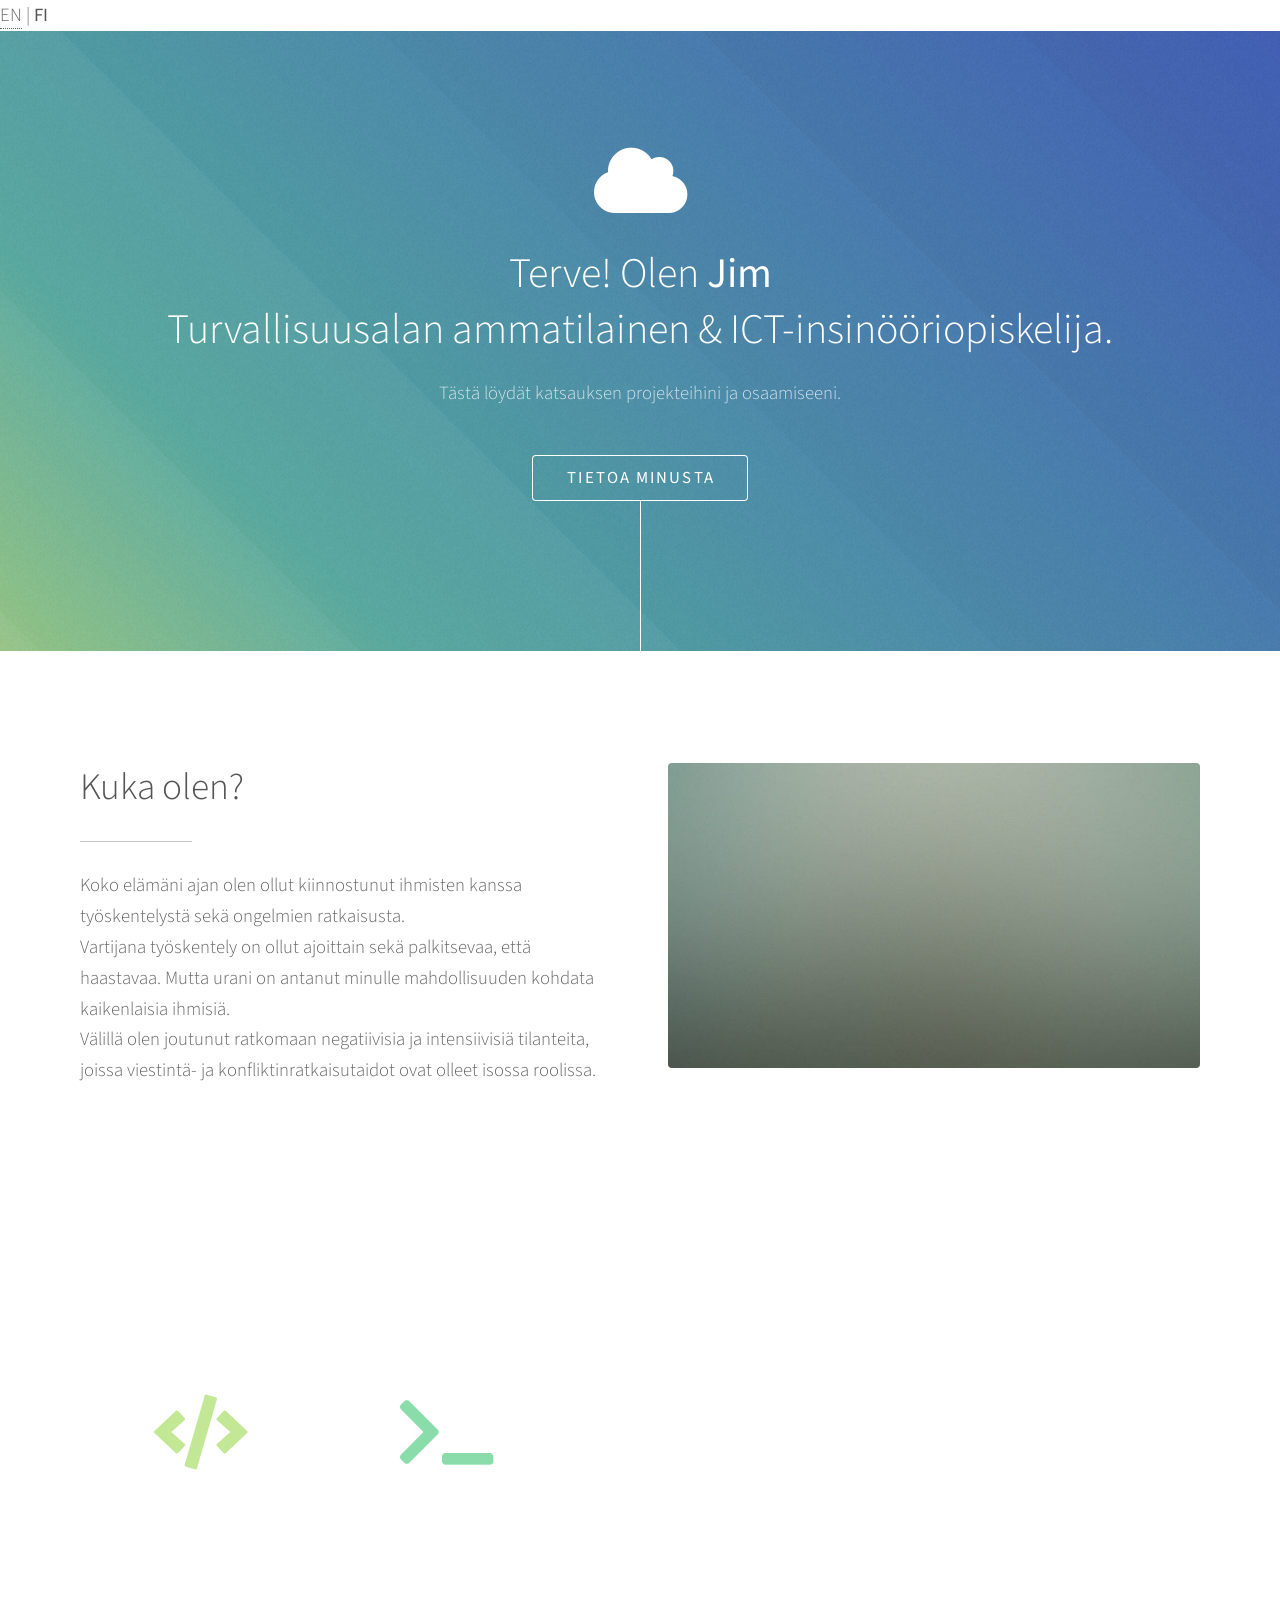
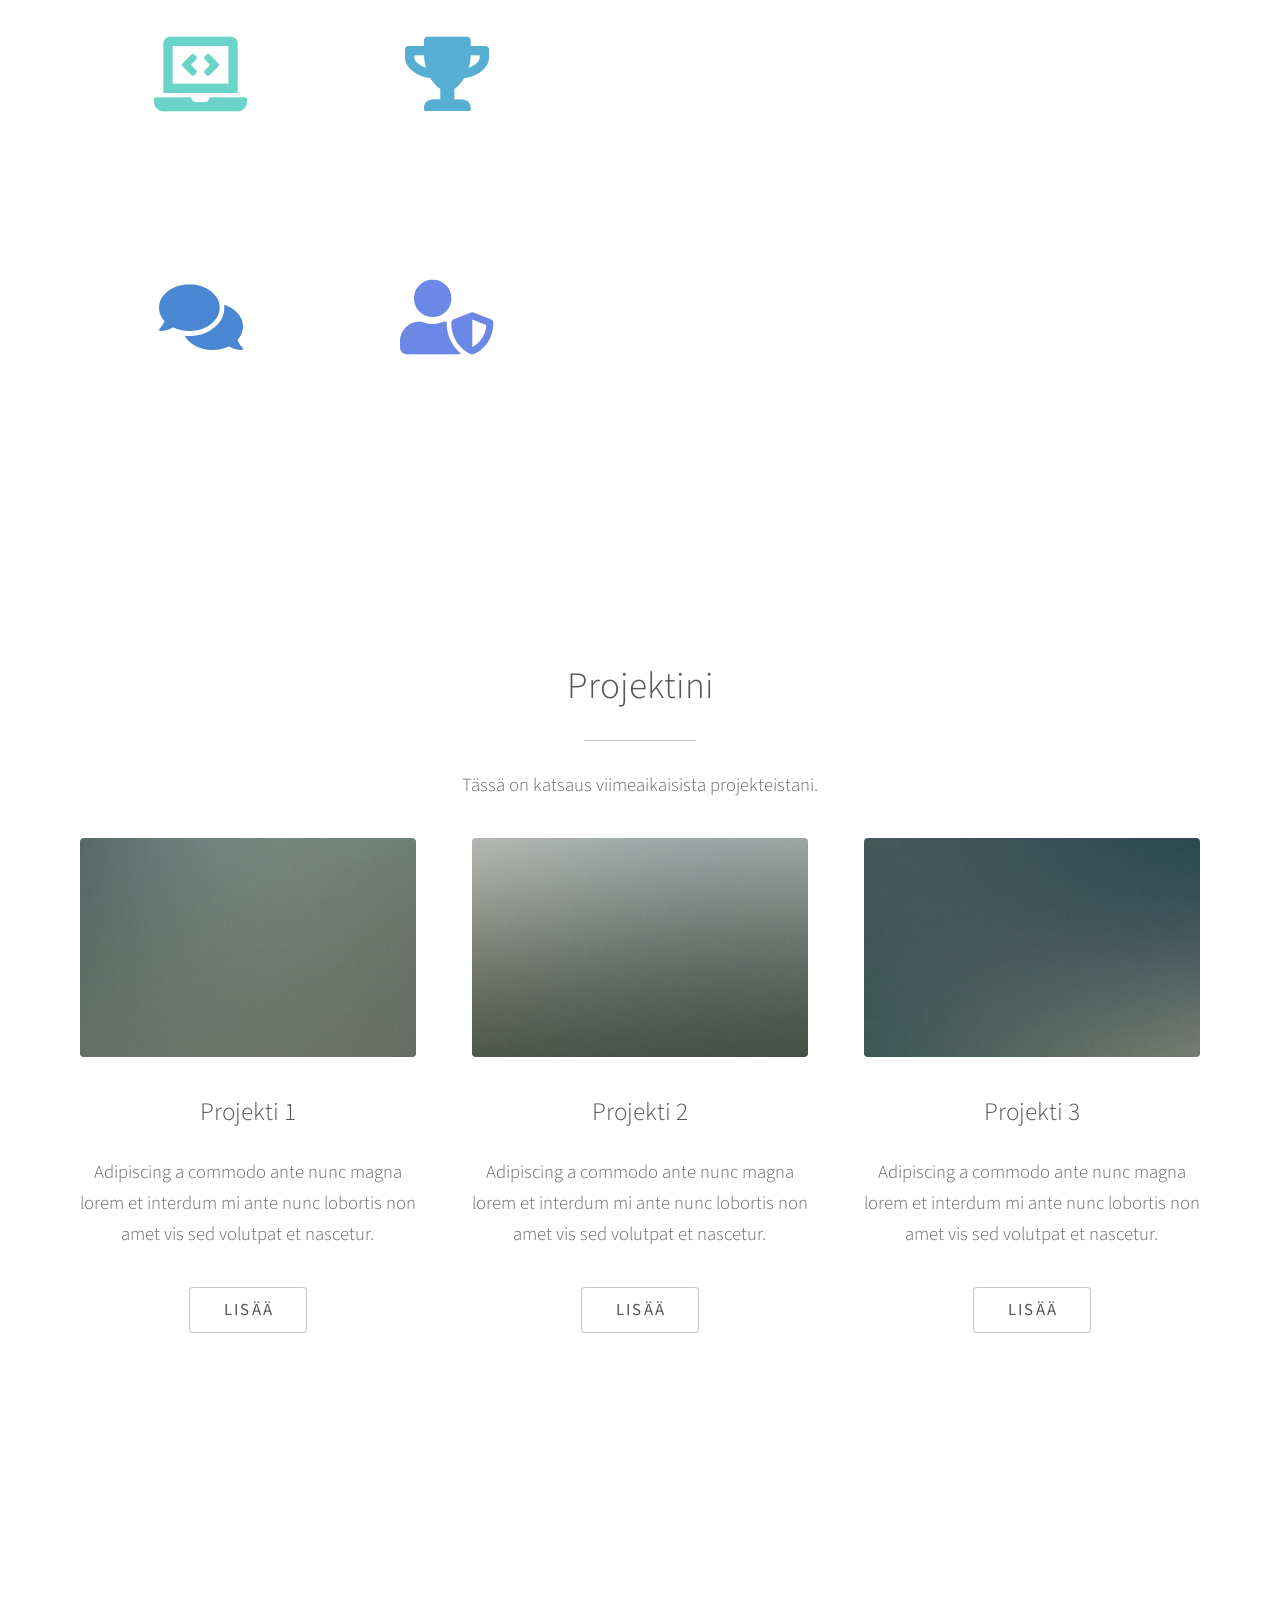
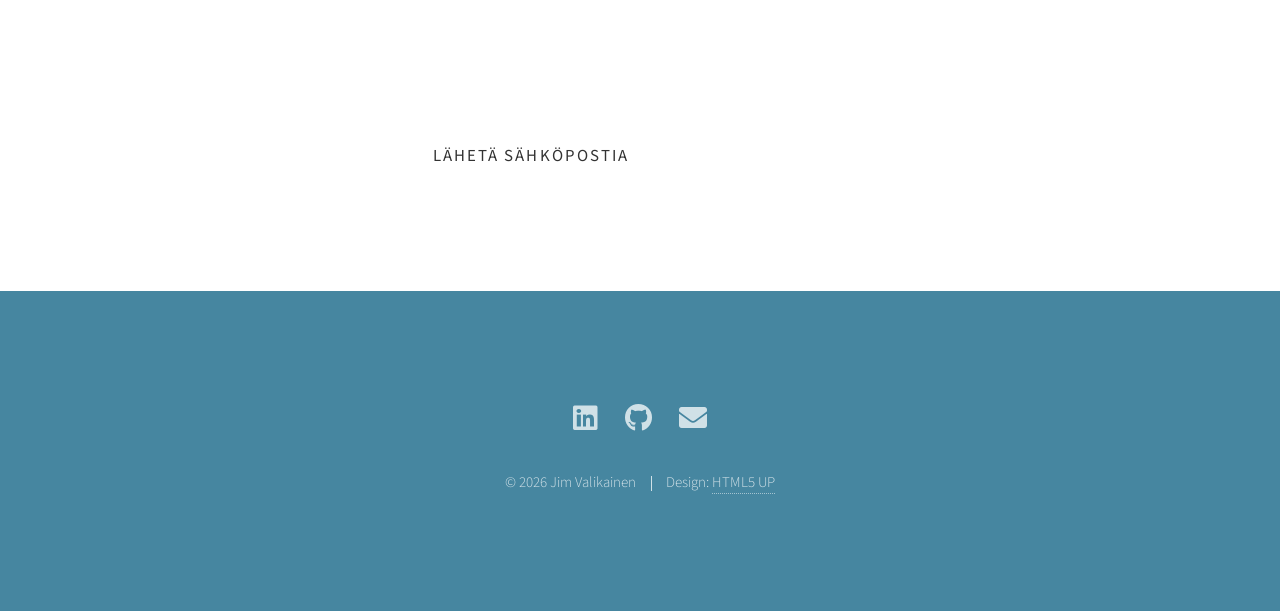
==== index-fi.html @ c7f0c80a "Initial portfolio commit" ====
<!DOCTYPE HTML>
<!--
	Photon by HTML5 UP
	html5up.net | @ajlkn
	Free for personal and commercial use under the CCA 3.0 license (html5up.net/license)
-->
<html lang="fi">
	<head>
		<title>Jim's Portfolio</title>
		<meta charset="utf-8" />
		<meta name="viewport" content="width=device-width, initial-scale=1, user-scalable=no" />
		<link rel="stylesheet" href="assets/css/main.css" />
		<noscript><link rel="stylesheet" href="assets/css/noscript.css" /></noscript>
	</head>
	<body class="is-preload">
		<div class="language-switch">
    		<a href="index.html">EN</a> | <strong>FI</strong>
		</div>
		
		<!-- Header -->
			<section id="header">
				<div class="inner">
					<span class="icon solid major fa-cloud"></span>
					<h1>Terve! Olen <strong>Jim</strong><br />
					Turvallisuusalan ammatilainen & ICT-insinööriopiskelija.</h1>
					<p>Tästä löydät katsauksen projekteihini ja osaamiseeni.</p>
					<ul class="actions special">
						<li><a href="#one" class="button scrolly">Tietoa minusta</a></li>
					</ul>
				</div>
			</section>

		<!-- One -->
			<section id="one" class="main style1">
				<div class="container">
					<div class="row gtr-150">
						<div class="col-6 col-12-medium">
							<header class="major">
								<h2>Kuka olen?</h2>
							</header>
							<p>Koko elämäni ajan olen ollut kiinnostunut ihmisten kanssa työskentelystä sekä ongelmien ratkaisusta.<br />
							Vartijana työskentely on ollut ajoittain sekä palkitsevaa, että haastavaa. Mutta urani on antanut minulle mahdollisuuden kohdata kaikenlaisia ihmisiä.<br />
							Välillä olen joutunut ratkomaan negatiivisia ja intensiivisiä tilanteita, joissa viestintä- ja konfliktinratkaisutaidot ovat olleet isossa roolissa.
						</p>
						</div>
						<div class="col-6 col-12-medium imp-medium">
							<span class="image fit"><img src="images/pic01.jpg" alt="" /></span>
						</div>
					</div>
				</div>
			</section>

		<!-- Two -->
			<section id="two" class="main style2">
				<div class="container">
					<div class="row gtr-150">
						<div class="col-6 col-12-medium">
							<ul class="major-icons">
								<li><span class="icon solid style1 major fa-code"></span></li>
								<li><span class="icon solid style2 major fa-terminal"></span></li>
								<li><span class="icon solid style3 major fa-laptop-code"></span></li>
								<li><span class="icon solid style4 major fa-trophy"></span></li>
								<li><span class="icon solid style5 major fa-comments"></span></li>
								<li><span class="icon solid style6 major fa-user-shield"></span></li>
							</ul>
						</div>
						<div class="col-6 col-12-medium">
							<header class="major">
								<h2>Miten päädyin ICT-alalle?</h2>
							</header>
							<p>Pienestä pitäen olen rakastanut tietokoneita ja teknologiaa. Vietin paljon aikaa pelaten erilaisia videopelejä. Dippasin varpaitani koodaamiseen Minecraft-modien parissa. (Voin rehellisesti sanoa että ne modit eivät toimineet...)</p>
							<p>Myöhemmin löysin painin ja intohimoni siirtyi täysin siihen. En voinut ajatella muutakaan kuin painia. Kun oli aika valita opintopolkuni, päädyin suorittamaan turvallisuusalan perustutkintoa Ammattiopisto Lappiaan.</p>
							<p>Ajan myötä huomasin kuitenkin ajautuvani takaisin tietokoneiden pariin. Tietokoneiden kanssa puuhastelu herätti teknisen kipinäni uudelleen ja sai minut pohtimaan uravalintojani. Lähdin tämän oivalluksen kautta vaihtamaan suuntaa ja aloittamaan ICT-insinööriopinnot Kajaanin ammattikorkeakoulussa.</p>
						</div>
					</div>
				</div>
			</section>

		<!-- Three -->
			<section id="three" class="main style1 special">
				<div class="container">
					<header class="major">
						<h2>Projektini</h2>
					</header>
					<p>Tässä on katsaus viimeaikaisista projekteistani.</p>
					<div class="row gtr-150">
						<div class="col-4 col-12-medium">
							<span class="image fit"><img src="images/pic02.jpg" alt="" /></span>
							<h3>Projekti 1</h3>
							<p>Adipiscing a commodo ante nunc magna lorem et interdum mi ante nunc lobortis non amet vis sed volutpat et nascetur.</p>
							<ul class="actions special">
								<li><a href="#" class="button">Lisää</a></li>
							</ul>
						</div>
						<div class="col-4 col-12-medium">
							<span class="image fit"><img src="images/pic03.jpg" alt="" /></span>
							<h3>Projekti 2</h3>
							<p>Adipiscing a commodo ante nunc magna lorem et interdum mi ante nunc lobortis non amet vis sed volutpat et nascetur.</p>
							<ul class="actions special">
								<li><a href="#" class="button">Lisää</a></li>
							</ul>
						</div>
						<div class="col-4 col-12-medium">
							<span class="image fit"><img src="images/pic04.jpg" alt="" /></span>
							<h3>Projekti 3</h3>
							<p>Adipiscing a commodo ante nunc magna lorem et interdum mi ante nunc lobortis non amet vis sed volutpat et nascetur.</p>
							<ul class="actions special">
								<li><a href="#" class="button">Lisää</a></li>
							</ul>
						</div>
					</div>
				</div>
			</section>

		<!-- Four -->
			<section id="four" class="main style2 special">
				<div class="container">
					<header class="major">
						<h2>Ota yhteyttä!</h2>
					</header>
					<p>Olen aina avoin uusille mahdollisuuksille, keskustelulle ja projekteille.</p>
					<ul class="actions special">
						<li><a href="mailto:valikainen11@gmail.com" class="button wide primary">Lähetä sähköpostia</a></li>
						<li><a href="CV26_English.pdf" class="button wide">CV:ni</a></li>
					</ul>
				</div>
			</section>

		<!-- Five -->
		<!--
			<section id="five" class="main style1">
				<div class="container">
					<header class="major special">
						<h2>Elements</h2>
					</header>

					<section>
						<h4>Text</h4>
						<p>This is <b>bold</b> and this is <strong>strong</strong>. This is <i>italic</i> and this is <em>emphasized</em>.
						This is <sup>superscript</sup> text and this is <sub>subscript</sub> text.
						This is <u>underlined</u> and this is code: <code>for (;;) { ... }</code>. Finally, <a href="#">this is a link</a>.</p>
						<hr />
						<header>
							<h4>Heading with a Subtitle</h4>
							<p>Lorem ipsum dolor sit amet nullam id egestas urna aliquam</p>
						</header>
						<p>Nunc lacinia ante nunc ac lobortis. Interdum adipiscing gravida odio porttitor sem non mi integer non faucibus ornare mi ut ante amet placerat aliquet. Volutpat eu sed ante lacinia sapien lorem accumsan varius montes viverra nibh in adipiscing blandit tempus accumsan.</p>
						<header>
							<h5>Heading with a Subtitle</h5>
							<p>Lorem ipsum dolor sit amet nullam id egestas urna aliquam</p>
						</header>
						<p>Nunc lacinia ante nunc ac lobortis. Interdum adipiscing gravida odio porttitor sem non mi integer non faucibus ornare mi ut ante amet placerat aliquet. Volutpat eu sed ante lacinia sapien lorem accumsan varius montes viverra nibh in adipiscing blandit tempus accumsan.</p>
						<hr />
						<h2>Heading Level 2</h2>
						<h3>Heading Level 3</h3>
						<h4>Heading Level 4</h4>
						<h5>Heading Level 5</h5>
						<h6>Heading Level 6</h6>
						<hr />
						<h5>Blockquote</h5>
						<blockquote>Fringilla nisl. Donec accumsan interdum nisi, quis tincidunt felis sagittis eget tempus euismod. Vestibulum ante ipsum primis in faucibus vestibulum. Blandit adipiscing eu felis iaculis volutpat ac adipiscing accumsan faucibus. Vestibulum ante ipsum primis in faucibus lorem ipsum dolor sit amet nullam adipiscing eu felis.</blockquote>
						<h5>Preformatted</h5>
						<pre><code>i = 0;

while (!deck.isInOrder()) {
print 'Iteration ' + i;
deck.shuffle();
i++;
}

print 'It took ' + i + ' iterations to sort the deck.';</code></pre>
					</section>

					<section>
						<h4>Lists</h4>
						<div class="row">
							<div class="col-6 col-12-medium">
								<h5>Unordered</h5>
								<ul>
									<li>Dolor pulvinar etiam.</li>
									<li>Sagittis adipiscing.</li>
									<li>Felis enim feugiat.</li>
								</ul>
								<h5>Alternate</h5>
								<ul class="alt">
									<li>Dolor pulvinar etiam.</li>
									<li>Sagittis adipiscing.</li>
									<li>Felis enim feugiat.</li>
								</ul>
							</div>
							<div class="col-6 col-12-medium">
								<h5>Ordered</h5>
								<ol>
									<li>Dolor pulvinar etiam.</li>
									<li>Etiam vel felis viverra.</li>
									<li>Felis enim feugiat.</li>
									<li>Dolor pulvinar etiam.</li>
									<li>Etiam vel felis lorem.</li>
									<li>Felis enim et feugiat.</li>
								</ol>
								<h5>Icons</h5>
								<ul class="icons">
									<li><a href="#" class="icon brands fa-twitter"><span class="label">Twitter</span></a></li>
									<li><a href="#" class="icon brands fa-facebook-f"><span class="label">Facebook</span></a></li>
									<li><a href="#" class="icon brands fa-instagram"><span class="label">Instagram</span></a></li>
									<li><a href="#" class="icon brands fa-github"><span class="label">Github</span></a></li>
								</ul>
							</div>
						</div>
						<h5>Actions</h5>
						<div class="row">
							<div class="col-6 col-12-medium">
								<ul class="actions">
									<li><a href="#" class="button primary">Default</a></li>
									<li><a href="#" class="button">Default</a></li>
								</ul>
								<ul class="actions small">
									<li><a href="#" class="button primary small">Small</a></li>
									<li><a href="#" class="button small">Small</a></li>
								</ul>
								<ul class="actions stacked">
									<li><a href="#" class="button primary">Default</a></li>
									<li><a href="#" class="button">Default</a></li>
								</ul>
								<ul class="actions stacked">
									<li><a href="#" class="button primary small">Small</a></li>
									<li><a href="#" class="button small">Small</a></li>
								</ul>
							</div>
							<div class="col-6 col-12-medium">
								<ul class="actions stacked">
									<li><a href="#" class="button primary fit">Default</a></li>
									<li><a href="#" class="button fit">Default</a></li>
								</ul>
								<ul class="actions stacked">
									<li><a href="#" class="button primary small fit">Small</a></li>
									<li><a href="#" class="button small fit">Small</a></li>
								</ul>
							</div>
						</div>
					</section>

					<section>
						<h4>Table</h4>
						<h5>Default</h5>
						<div class="table-wrapper">
							<table>
								<thead>
									<tr>
										<th>Name</th>
										<th>Description</th>
										<th>Price</th>
									</tr>
								</thead>
								<tbody>
									<tr>
										<td>Item One</td>
										<td>Ante turpis integer aliquet porttitor.</td>
										<td>29.99</td>
									</tr>
									<tr>
										<td>Item Two</td>
										<td>Vis ac commodo adipiscing arcu aliquet.</td>
										<td>19.99</td>
									</tr>
									<tr>
										<td>Item Three</td>
										<td> Morbi faucibus arcu accumsan lorem.</td>
										<td>29.99</td>
									</tr>
									<tr>
										<td>Item Four</td>
										<td>Vitae integer tempus condimentum.</td>
										<td>19.99</td>
									</tr>
									<tr>
										<td>Item Five</td>
										<td>Ante turpis integer aliquet porttitor.</td>
										<td>29.99</td>
									</tr>
								</tbody>
								<tfoot>
									<tr>
										<td colspan="2"></td>
										<td>100.00</td>
									</tr>
								</tfoot>
							</table>
						</div>

						<h5>Alternate</h5>
						<div class="table-wrapper">
							<table class="alt">
								<thead>
									<tr>
										<th>Name</th>
										<th>Description</th>
										<th>Price</th>
									</tr>
								</thead>
								<tbody>
									<tr>
										<td>Item One</td>
										<td>Ante turpis integer aliquet porttitor.</td>
										<td>29.99</td>
									</tr>
									<tr>
										<td>Item Two</td>
										<td>Vis ac commodo adipiscing arcu aliquet.</td>
										<td>19.99</td>
									</tr>
									<tr>
										<td>Item Three</td>
										<td> Morbi faucibus arcu accumsan lorem.</td>
										<td>29.99</td>
									</tr>
									<tr>
										<td>Item Four</td>
										<td>Vitae integer tempus condimentum.</td>
										<td>19.99</td>
									</tr>
									<tr>
										<td>Item Five</td>
										<td>Ante turpis integer aliquet porttitor.</td>
										<td>29.99</td>
									</tr>
								</tbody>
								<tfoot>
									<tr>
										<td colspan="2"></td>
										<td>100.00</td>
									</tr>
								</tfoot>
							</table>
						</div>
					</section>

					<section>
						<h4>Buttons</h4>
						<ul class="actions">
							<li><a href="#" class="button primary">Primary</a></li>
							<li><a href="#" class="button">Default</a></li>
						</ul>
						<ul class="actions">
							<li><a href="#" class="button large">Large</a></li>
							<li><a href="#" class="button">Default</a></li>
							<li><a href="#" class="button small">Small</a></li>
						</ul>
						<ul class="actions fit">
							<li><a href="#" class="button fit">Fit</a></li>
							<li><a href="#" class="button primary fit">Fit</a></li>
							<li><a href="#" class="button fit">Fit</a></li>
						</ul>
						<ul class="actions fit small">
							<li><a href="#" class="button primary fit small">Fit + Small</a></li>
							<li><a href="#" class="button fit small">Fit + Small</a></li>
							<li><a href="#" class="button primary fit small">Fit + Small</a></li>
						</ul>
						<ul class="actions">
							<li><a href="#" class="button primary icon solid fa-download">Icon</a></li>
							<li><a href="#" class="button icon solid fa-download">Icon</a></li>
						</ul>
						<ul class="actions">
							<li><span class="button primary disabled">Disabled</span></li>
							<li><span class="button disabled">Disabled</span></li>
						</ul>
					</section>

					<section>
						<h4>Form</h4>
						<form method="post" action="#">
							<div class="row gtr-uniform gtr-50">
								<div class="col-6 col-12-xsmall">
									<input type="text" name="demo-name" id="demo-name" value="" placeholder="Name" />
								</div>
								<div class="col-6 col-12-xsmall">
									<input type="email" name="demo-email" id="demo-email" value="" placeholder="Email" />
								</div>
								<div class="col-12">
									<select name="demo-category" id="demo-category">
										<option value="">- Category -</option>
										<option value="1">Manufacturing</option>
										<option value="1">Shipping</option>
										<option value="1">Administration</option>
										<option value="1">Human Resources</option>
									</select>
								</div>
								<div class="col-4 col-12-small">
									<input type="radio" id="demo-priority-low" name="demo-priority" checked>
									<label for="demo-priority-low">Low</label>
								</div>
								<div class="col-4 col-12-small">
									<input type="radio" id="demo-priority-normal" name="demo-priority">
									<label for="demo-priority-normal">Normal</label>
								</div>
								<div class="col-4 col-12-small">
									<input type="radio" id="demo-priority-high" name="demo-priority">
									<label for="demo-priority-high">High</label>
								</div>
								<div class="col-6 col-12-small">
									<input type="checkbox" id="demo-copy" name="demo-copy">
									<label for="demo-copy">Email me a copy</label>
								</div>
								<div class="col-6 col-12-small">
									<input type="checkbox" id="demo-human" name="demo-human" checked>
									<label for="demo-human">Not a robot</label>
								</div>
								<div class="col-12">
									<textarea name="demo-message" id="demo-message" placeholder="Enter your message" rows="6"></textarea>
								</div>
								<div class="col-12">
									<ul class="actions">
										<li><input type="submit" value="Send Message" class="primary" /></li>
										<li><input type="reset" value="Reset" /></li>
									</ul>
								</div>
							</div>
						</form>
					</section>

					<section>
						<h4>Image</h4>
						<h5>Fit</h5>
						<div class="box alt">
							<div class="row gtr-uniform gtr-50">
								<div class="col-12"><span class="image fit"><img src="images/pic06.jpg" alt="" /></span></div>
								<div class="col-4"><span class="image fit"><img src="images/pic02.jpg" alt="" /></span></div>
								<div class="col-4"><span class="image fit"><img src="images/pic03.jpg" alt="" /></span></div>
								<div class="col-4"><span class="image fit"><img src="images/pic04.jpg" alt="" /></span></div>
								<div class="col-4"><span class="image fit"><img src="images/pic03.jpg" alt="" /></span></div>
								<div class="col-4"><span class="image fit"><img src="images/pic04.jpg" alt="" /></span></div>
								<div class="col-4"><span class="image fit"><img src="images/pic02.jpg" alt="" /></span></div>
								<div class="col-4"><span class="image fit"><img src="images/pic04.jpg" alt="" /></span></div>
								<div class="col-4"><span class="image fit"><img src="images/pic02.jpg" alt="" /></span></div>
								<div class="col-4"><span class="image fit"><img src="images/pic03.jpg" alt="" /></span></div>
							</div>
						</div>
						<h5>Left &amp; Right</h5>
						<p><span class="image left"><img src="images/pic05.jpg" alt="" /></span>Fringilla nisl. Donec accumsan interdum nisi, quis tincidunt felis sagittis eget. tempus euismod. Vestibulum ante ipsum primis in faucibus vestibulum. Blandit adipiscing eu felis iaculis volutpat ac adipiscing accumsan eu faucibus. Integer ac pellentesque praesent tincidunt felis sagittis eget. tempus euismod. Vestibulum ante ipsum primis in faucibus vestibulum. Blandit adipiscing eu felis iaculis volutpat ac adipiscing accumsan eu faucibus. Integer ac pellentesque praesent. Donec accumsan interdum nisi, quis tincidunt felis sagittis eget. tempus euismod. Vestibulum ante ipsum primis in faucibus vestibulum. Blandit adipiscing eu felis iaculis volutpat ac adipiscing accumsan eu faucibus. Integer ac pellentesque praesent tincidunt felis sagittis eget. tempus euismod. Vestibulum ante ipsum primis in faucibus vestibulum. Blandit adipiscing eu felis iaculis volutpat ac adipiscing accumsan eu faucibus. Integer ac pellentesque praesent. Blandit adipiscing eu felis iaculis volutpat ac adipiscing accumsan eu faucibus. Integer ac pellentesque praesent tincidunt felis sagittis eget. tempus euismod. Vestibulum ante ipsum primis in faucibus vestibulum. Blandit adipiscing eu felis iaculis volutpat ac adipiscing accumsan eu faucibus. Integer ac pellentesque praesent.</p>
						<p><span class="image right"><img src="images/pic05.jpg" alt="" /></span>Fringilla nisl. Donec accumsan interdum nisi, quis tincidunt felis sagittis eget. tempus euismod. Vestibulum ante ipsum primis in faucibus vestibulum. Blandit adipiscing eu felis iaculis volutpat ac adipiscing accumsan eu faucibus. Integer ac pellentesque praesent tincidunt felis sagittis eget. tempus euismod. Vestibulum ante ipsum primis in faucibus vestibulum. Blandit adipiscing eu felis iaculis volutpat ac adipiscing accumsan eu faucibus. Integer ac pellentesque praesent. Donec accumsan interdum nisi, quis tincidunt felis sagittis eget. tempus euismod. Vestibulum ante ipsum primis in faucibus vestibulum. Blandit adipiscing eu felis iaculis volutpat ac adipiscing accumsan eu faucibus. Integer ac pellentesque praesent tincidunt felis sagittis eget. tempus euismod. Vestibulum ante ipsum primis in faucibus vestibulum. Blandit adipiscing eu felis iaculis volutpat ac adipiscing accumsan eu faucibus. Integer ac pellentesque praesent. Blandit adipiscing eu felis iaculis volutpat ac adipiscing accumsan eu faucibus. Integer ac pellentesque praesent tincidunt felis sagittis eget. tempus euismod. Vestibulum ante ipsum primis in faucibus vestibulum. Blandit adipiscing eu felis iaculis volutpat ac adipiscing accumsan eu faucibus. Integer ac pellentesque praesent.</p>
					</section>

				</div>
			</section>
		-->

		<!-- Footer -->
			<section id="footer">
				<ul class="icons">
					<li><a href="https://www.linkedin.com/in/jim-valikainen-5189782b3/" class="icon brands alt fa-linkedin"><span class="label">LinkedIn</span></a></li>
					<li><a href="https://github.com/Jimppa26" class="icon brands alt fa-github"><span class="label">GitHub</span></a></li>
					<li><a href="mailto:valikainen11@gmail.com" class="icon solid alt fa-envelope"><span class="label">Email</span></a></li>
				</ul>
				<ul class="copyright">
					<li>&copy; 2026 Jim Valikainen</li><li>Design: <a href="http://html5up.net">HTML5 UP</a></li>
				</ul>
			</section>

		<!-- Scripts -->
			<script src="assets/js/jquery.min.js"></script>
			<script src="assets/js/jquery.scrolly.min.js"></script>
			<script src="assets/js/browser.min.js"></script>
			<script src="assets/js/breakpoints.min.js"></script>
			<script src="assets/js/util.js"></script>
			<script src="assets/js/main.js"></script>

	</body>
</html>
---- assets/css/main.css ----
@import url("fontawesome-all.min.css");
@import url("https://fonts.googleapis.com/css?family=Source+Sans+Pro:300,300italic,400,400italic");

/*
	Photon by HTML5 UP
	html5up.net | @ajlkn
	Free for personal and commercial use under the CCA 3.0 license (html5up.net/license)
*/

html, body, div, span, applet, object,
iframe, h1, h2, h3, h4, h5, h6, p, blockquote,
pre, a, abbr, acronym, address, big, cite,
code, del, dfn, em, img, ins, kbd, q, s, samp,
small, strike, strong, sub, sup, tt, var, b,
u, i, center, dl, dt, dd, ol, ul, li, fieldset,
form, label, legend, table, caption, tbody,
tfoot, thead, tr, th, td, article, aside,
canvas, details, embed, figure, figcaption,
footer, header, hgroup, menu, nav, output, ruby,
section, summary, time, mark, audio, video {
	margin: 0;
	padding: 0;
	border: 0;
	font-size: 100%;
	font: inherit;
	vertical-align: baseline;}

article, aside, details, figcaption, figure,
footer, header, hgroup, menu, nav, section {
	display: block;}

body {
	line-height: 1;
}

ol, ul {
	list-style: none;
}

blockquote, q {
	quotes: none;
}

	blockquote:before, blockquote:after, q:before, q:after {
		content: '';
		content: none;
	}

table {
	border-collapse: collapse;
	border-spacing: 0;
}

body {
	-webkit-text-size-adjust: none;
}

mark {
	background-color: transparent;
	color: inherit;
}

input::-moz-focus-inner {
	border: 0;
	padding: 0;
}

input, select, textarea {
	-moz-appearance: none;
	-webkit-appearance: none;
	-ms-appearance: none;
	appearance: none;
}

/* Basic */

	html {
		box-sizing: border-box;
	}

	*, *:before, *:after {
		box-sizing: inherit;
	}

	body {
		background: #fff;
	}

		body.is-preload *, body.is-preload *:before, body.is-preload *:after {
			-moz-animation: none !important;
			-webkit-animation: none !important;
			-ms-animation: none !important;
			animation: none !important;
			-moz-transition: none !important;
			-webkit-transition: none !important;
			-ms-transition: none !important;
			transition: none !important;
		}

	body, input, select, textarea {
		color: #666;
		font-family: "Source Sans Pro", Helvetica, sans-serif;
		font-size: 16pt;
		font-weight: 300;
		line-height: 1.65em;
	}

	a {
		-moz-transition: color 0.2s ease-in-out, border-color 0.2s ease-in-out;
		-webkit-transition: color 0.2s ease-in-out, border-color 0.2s ease-in-out;
		-ms-transition: color 0.2s ease-in-out, border-color 0.2s ease-in-out;
		transition: color 0.2s ease-in-out, border-color 0.2s ease-in-out;
		border-bottom: dotted 1px #666;
		color: inherit;
		text-decoration: none;
	}

		a:hover {
			border-bottom-color: transparent !important;
			color: #6bd4c8;
		}

	strong, b {
		color: #555;
		font-weight: 400;
	}

	em, i {
		font-style: italic;
	}

	p {
		margin: 0 0 2em 0;
	}

	h1, h2, h3, h4, h5, h6 {
		color: #555;
		line-height: 1em;
		margin: 0 0 1em 0;
	}

		h1 a, h2 a, h3 a, h4 a, h5 a, h6 a {
			color: inherit;
			text-decoration: none;
		}

	h1 {
		font-size: 2.25em;
		line-height: 1.35em;
	}

	h2 {
		font-size: 2em;
		line-height: 1.35em;
	}

	h3 {
		font-size: 1.35em;
		line-height: 1.5em;
	}

	h4 {
		font-size: 1.25em;
		line-height: 1.5em;
	}

	h5 {
		font-size: 0.9em;
		line-height: 1.5em;
	}

	h6 {
		font-size: 0.7em;
		line-height: 1.5em;
	}

	sub {
		font-size: 0.8em;
		position: relative;
		top: 0.5em;
	}

	sup {
		font-size: 0.8em;
		position: relative;
		top: -0.5em;
	}

	hr {
		border: 0;
		border-bottom: solid 1px rgba(144, 144, 144, 0.5);
		margin: 2em 0;
	}

		hr.major {
			margin: 3em 0;
		}

	blockquote {
		border-left: solid 4px rgba(144, 144, 144, 0.5);
		font-style: italic;
		margin: 0 0 2em 0;
		padding: 0.5em 0 0.5em 2em;
	}

	code {
		background: rgba(144, 144, 144, 0.075);
		border-radius: 4px;
		border: solid 1px rgba(144, 144, 144, 0.5);
		font-family: "Courier New", monospace;
		font-size: 0.9em;
		margin: 0 0.25em;
		padding: 0.25em 0.65em;
	}

	pre {
		-webkit-overflow-scrolling: touch;
		font-family: "Courier New", monospace;
		font-size: 0.9em;
		margin: 0 0 2em 0;
	}

		pre code {
			display: block;
			line-height: 1.75em;
			padding: 1em 1.5em;
			overflow-x: auto;
		}

	.align-left {
		text-align: left;
	}

	.align-center {
		text-align: center;
	}

	.align-right {
		text-align: right;
	}

/* Container */

	.container {
		margin: 0 auto;
		max-width: calc(100% - 4em);
		width: 60em;
	}

		.container.xsmall {
			width: 15em;
		}

		.container.small {
			width: 30em;
		}

		.container.medium {
			width: 45em;
		}

		.container.large {
			width: 75em;
		}

		.container.xlarge {
			width: 90em;
		}

		.container.max {
			width: 100%;
		}

		@media screen and (max-width: 980px) {

			.container {
				max-width: 100% !important;
				width: 100% !important;
			}

		}

		@media screen and (max-width: 480px) {

			.container {
				max-width: calc(100% - 3em);
			}

		}

/* Row */

	.row {
		display: flex;
		flex-wrap: wrap;
		box-sizing: border-box;
		align-items: stretch;
	}

		.row > * {
			box-sizing: border-box;
		}

		.row.gtr-uniform > * > :last-child {
			margin-bottom: 0;
		}

		.row.aln-left {
			justify-content: flex-start;
		}

		.row.aln-center {
			justify-content: center;
		}

		.row.aln-right {
			justify-content: flex-end;
		}

		.row.aln-top {
			align-items: flex-start;
		}

		.row.aln-middle {
			align-items: center;
		}

		.row.aln-bottom {
			align-items: flex-end;
		}

		.row > .imp {
			order: -1;
		}

		.row > .col-1 {
			width: 8.33333%;
		}

		.row > .off-1 {
			margin-left: 8.33333%;
		}

		.row > .col-2 {
			width: 16.66667%;
		}

		.row > .off-2 {
			margin-left: 16.66667%;
		}

		.row > .col-3 {
			width: 25%;
		}

		.row > .off-3 {
			margin-left: 25%;
		}

		.row > .col-4 {
			width: 33.33333%;
		}

		.row > .off-4 {
			margin-left: 33.33333%;
		}

		.row > .col-5 {
			width: 41.66667%;
		}

		.row > .off-5 {
			margin-left: 41.66667%;
		}

		.row > .col-6 {
			width: 50%;
		}

		.row > .off-6 {
			margin-left: 50%;
		}

		.row > .col-7 {
			width: 58.33333%;
		}

		.row > .off-7 {
			margin-left: 58.33333%;
		}

		.row > .col-8 {
			width: 66.66667%;
		}

		.row > .off-8 {
			margin-left: 66.66667%;
		}

		.row > .col-9 {
			width: 75%;
		}

		.row > .off-9 {
			margin-left: 75%;
		}

		.row > .col-10 {
			width: 83.33333%;
		}

		.row > .off-10 {
			margin-left: 83.33333%;
		}

		.row > .col-11 {
			width: 91.66667%;
		}

		.row > .off-11 {
			margin-left: 91.66667%;
		}

		.row > .col-12 {
			width: 100%;
		}

		.row > .off-12 {
			margin-left: 100%;
		}

		.row.gtr-0 {
			margin-top: 0;
			margin-left: 0em;
		}

			.row.gtr-0 > * {
				padding: 0 0 0 0em;
			}

			.row.gtr-0.gtr-uniform {
				margin-top: 0em;
			}

				.row.gtr-0.gtr-uniform > * {
					padding-top: 0em;
				}

		.row.gtr-25 {
			margin-top: 0;
			margin-left: -0.5em;
		}

			.row.gtr-25 > * {
				padding: 0 0 0 0.5em;
			}

			.row.gtr-25.gtr-uniform {
				margin-top: -0.5em;
			}

				.row.gtr-25.gtr-uniform > * {
					padding-top: 0.5em;
				}

		.row.gtr-50 {
			margin-top: 0;
			margin-left: -1em;
		}

			.row.gtr-50 > * {
				padding: 0 0 0 1em;
			}

			.row.gtr-50.gtr-uniform {
				margin-top: -1em;
			}

				.row.gtr-50.gtr-uniform > * {
					padding-top: 1em;
				}

		.row {
			margin-top: 0;
			margin-left: -2em;
		}

			.row > * {
				padding: 0 0 0 2em;
			}

			.row.gtr-uniform {
				margin-top: -2em;
			}

				.row.gtr-uniform > * {
					padding-top: 2em;
				}

		.row.gtr-150 {
			margin-top: 0;
			margin-left: -3em;
		}

			.row.gtr-150 > * {
				padding: 0 0 0 3em;
			}

			.row.gtr-150.gtr-uniform {
				margin-top: -3em;
			}

				.row.gtr-150.gtr-uniform > * {
					padding-top: 3em;
				}

		.row.gtr-200 {
			margin-top: 0;
			margin-left: -4em;
		}

			.row.gtr-200 > * {
				padding: 0 0 0 4em;
			}

			.row.gtr-200.gtr-uniform {
				margin-top: -4em;
			}

				.row.gtr-200.gtr-uniform > * {
					padding-top: 4em;
				}

		@media screen and (max-width: 1680px) {

			.row {
				display: flex;
				flex-wrap: wrap;
				box-sizing: border-box;
				align-items: stretch;
			}

				.row > * {
					box-sizing: border-box;
				}

				.row.gtr-uniform > * > :last-child {
					margin-bottom: 0;
				}

				.row.aln-left {
					justify-content: flex-start;
				}

				.row.aln-center {
					justify-content: center;
				}

				.row.aln-right {
					justify-content: flex-end;
				}

				.row.aln-top {
					align-items: flex-start;
				}

				.row.aln-middle {
					align-items: center;
				}

				.row.aln-bottom {
					align-items: flex-end;
				}

				.row > .imp-xlarge {
					order: -1;
				}

				.row > .col-1-xlarge {
					width: 8.33333%;
				}

				.row > .off-1-xlarge {
					margin-left: 8.33333%;
				}

				.row > .col-2-xlarge {
					width: 16.66667%;
				}

				.row > .off-2-xlarge {
					margin-left: 16.66667%;
				}

				.row > .col-3-xlarge {
					width: 25%;
				}

				.row > .off-3-xlarge {
					margin-left: 25%;
				}

				.row > .col-4-xlarge {
					width: 33.33333%;
				}

				.row > .off-4-xlarge {
					margin-left: 33.33333%;
				}

				.row > .col-5-xlarge {
					width: 41.66667%;
				}

				.row > .off-5-xlarge {
					margin-left: 41.66667%;
				}

				.row > .col-6-xlarge {
					width: 50%;
				}

				.row > .off-6-xlarge {
					margin-left: 50%;
				}

				.row > .col-7-xlarge {
					width: 58.33333%;
				}

				.row > .off-7-xlarge {
					margin-left: 58.33333%;
				}

				.row > .col-8-xlarge {
					width: 66.66667%;
				}

				.row > .off-8-xlarge {
					margin-left: 66.66667%;
				}

				.row > .col-9-xlarge {
					width: 75%;
				}

				.row > .off-9-xlarge {
					margin-left: 75%;
				}

				.row > .col-10-xlarge {
					width: 83.33333%;
				}

				.row > .off-10-xlarge {
					margin-left: 83.33333%;
				}

				.row > .col-11-xlarge {
					width: 91.66667%;
				}

				.row > .off-11-xlarge {
					margin-left: 91.66667%;
				}

				.row > .col-12-xlarge {
					width: 100%;
				}

				.row > .off-12-xlarge {
					margin-left: 100%;
				}

				.row.gtr-0 {
					margin-top: 0;
					margin-left: 0em;
				}

					.row.gtr-0 > * {
						padding: 0 0 0 0em;
					}

					.row.gtr-0.gtr-uniform {
						margin-top: 0em;
					}

						.row.gtr-0.gtr-uniform > * {
							padding-top: 0em;
						}

				.row.gtr-25 {
					margin-top: 0;
					margin-left: -0.5em;
				}

					.row.gtr-25 > * {
						padding: 0 0 0 0.5em;
					}

					.row.gtr-25.gtr-uniform {
						margin-top: -0.5em;
					}

						.row.gtr-25.gtr-uniform > * {
							padding-top: 0.5em;
						}

				.row.gtr-50 {
					margin-top: 0;
					margin-left: -1em;
				}

					.row.gtr-50 > * {
						padding: 0 0 0 1em;
					}

					.row.gtr-50.gtr-uniform {
						margin-top: -1em;
					}

						.row.gtr-50.gtr-uniform > * {
							padding-top: 1em;
						}

				.row {
					margin-top: 0;
					margin-left: -2em;
				}

					.row > * {
						padding: 0 0 0 2em;
					}

					.row.gtr-uniform {
						margin-top: -2em;
					}

						.row.gtr-uniform > * {
							padding-top: 2em;
						}

				.row.gtr-150 {
					margin-top: 0;
					margin-left: -3em;
				}

					.row.gtr-150 > * {
						padding: 0 0 0 3em;
					}

					.row.gtr-150.gtr-uniform {
						margin-top: -3em;
					}

						.row.gtr-150.gtr-uniform > * {
							padding-top: 3em;
						}

				.row.gtr-200 {
					margin-top: 0;
					margin-left: -4em;
				}

					.row.gtr-200 > * {
						padding: 0 0 0 4em;
					}

					.row.gtr-200.gtr-uniform {
						margin-top: -4em;
					}

						.row.gtr-200.gtr-uniform > * {
							padding-top: 4em;
						}

		}

		@media screen and (max-width: 1140px) {

			.row {
				display: flex;
				flex-wrap: wrap;
				box-sizing: border-box;
				align-items: stretch;
			}

				.row > * {
					box-sizing: border-box;
				}

				.row.gtr-uniform > * > :last-child {
					margin-bottom: 0;
				}

				.row.aln-left {
					justify-content: flex-start;
				}

				.row.aln-center {
					justify-content: center;
				}

				.row.aln-right {
					justify-content: flex-end;
				}

				.row.aln-top {
					align-items: flex-start;
				}

				.row.aln-middle {
					align-items: center;
				}

				.row.aln-bottom {
					align-items: flex-end;
				}

				.row > .imp-large {
					order: -1;
				}

				.row > .col-1-large {
					width: 8.33333%;
				}

				.row > .off-1-large {
					margin-left: 8.33333%;
				}

				.row > .col-2-large {
					width: 16.66667%;
				}

				.row > .off-2-large {
					margin-left: 16.66667%;
				}

				.row > .col-3-large {
					width: 25%;
				}

				.row > .off-3-large {
					margin-left: 25%;
				}

				.row > .col-4-large {
					width: 33.33333%;
				}

				.row > .off-4-large {
					margin-left: 33.33333%;
				}

				.row > .col-5-large {
					width: 41.66667%;
				}

				.row > .off-5-large {
					margin-left: 41.66667%;
				}

				.row > .col-6-large {
					width: 50%;
				}

				.row > .off-6-large {
					margin-left: 50%;
				}

				.row > .col-7-large {
					width: 58.33333%;
				}

				.row > .off-7-large {
					margin-left: 58.33333%;
				}

				.row > .col-8-large {
					width: 66.66667%;
				}

				.row > .off-8-large {
					margin-left: 66.66667%;
				}

				.row > .col-9-large {
					width: 75%;
				}

				.row > .off-9-large {
					margin-left: 75%;
				}

				.row > .col-10-large {
					width: 83.33333%;
				}

				.row > .off-10-large {
					margin-left: 83.33333%;
				}

				.row > .col-11-large {
					width: 91.66667%;
				}

				.row > .off-11-large {
					margin-left: 91.66667%;
				}

				.row > .col-12-large {
					width: 100%;
				}

				.row > .off-12-large {
					margin-left: 100%;
				}

				.row.gtr-0 {
					margin-top: 0;
					margin-left: 0em;
				}

					.row.gtr-0 > * {
						padding: 0 0 0 0em;
					}

					.row.gtr-0.gtr-uniform {
						margin-top: 0em;
					}

						.row.gtr-0.gtr-uniform > * {
							padding-top: 0em;
						}

				.row.gtr-25 {
					margin-top: 0;
					margin-left: -0.5em;
				}

					.row.gtr-25 > * {
						padding: 0 0 0 0.5em;
					}

					.row.gtr-25.gtr-uniform {
						margin-top: -0.5em;
					}

						.row.gtr-25.gtr-uniform > * {
							padding-top: 0.5em;
						}

				.row.gtr-50 {
					margin-top: 0;
					margin-left: -1em;
				}

					.row.gtr-50 > * {
						padding: 0 0 0 1em;
					}

					.row.gtr-50.gtr-uniform {
						margin-top: -1em;
					}

						.row.gtr-50.gtr-uniform > * {
							padding-top: 1em;
						}

				.row {
					margin-top: 0;
					margin-left: -2em;
				}

					.row > * {
						padding: 0 0 0 2em;
					}

					.row.gtr-uniform {
						margin-top: -2em;
					}

						.row.gtr-uniform > * {
							padding-top: 2em;
						}

				.row.gtr-150 {
					margin-top: 0;
					margin-left: -3em;
				}

					.row.gtr-150 > * {
						padding: 0 0 0 3em;
					}

					.row.gtr-150.gtr-uniform {
						margin-top: -3em;
					}

						.row.gtr-150.gtr-uniform > * {
							padding-top: 3em;
						}

				.row.gtr-200 {
					margin-top: 0;
					margin-left: -4em;
				}

					.row.gtr-200 > * {
						padding: 0 0 0 4em;
					}

					.row.gtr-200.gtr-uniform {
						margin-top: -4em;
					}

						.row.gtr-200.gtr-uniform > * {
							padding-top: 4em;
						}

		}

		@media screen and (max-width: 980px) {

			.row {
				display: flex;
				flex-wrap: wrap;
				box-sizing: border-box;
				align-items: stretch;
			}

				.row > * {
					box-sizing: border-box;
				}

				.row.gtr-uniform > * > :last-child {
					margin-bottom: 0;
				}

				.row.aln-left {
					justify-content: flex-start;
				}

				.row.aln-center {
					justify-content: center;
				}

				.row.aln-right {
					justify-content: flex-end;
				}

				.row.aln-top {
					align-items: flex-start;
				}

				.row.aln-middle {
					align-items: center;
				}

				.row.aln-bottom {
					align-items: flex-end;
				}

				.row > .imp-medium {
					order: -1;
				}

				.row > .col-1-medium {
					width: 8.33333%;
				}

				.row > .off-1-medium {
					margin-left: 8.33333%;
				}

				.row > .col-2-medium {
					width: 16.66667%;
				}

				.row > .off-2-medium {
					margin-left: 16.66667%;
				}

				.row > .col-3-medium {
					width: 25%;
				}

				.row > .off-3-medium {
					margin-left: 25%;
				}

				.row > .col-4-medium {
					width: 33.33333%;
				}

				.row > .off-4-medium {
					margin-left: 33.33333%;
				}

				.row > .col-5-medium {
					width: 41.66667%;
				}

				.row > .off-5-medium {
					margin-left: 41.66667%;
				}

				.row > .col-6-medium {
					width: 50%;
				}

				.row > .off-6-medium {
					margin-left: 50%;
				}

				.row > .col-7-medium {
					width: 58.33333%;
				}

				.row > .off-7-medium {
					margin-left: 58.33333%;
				}

				.row > .col-8-medium {
					width: 66.66667%;
				}

				.row > .off-8-medium {
					margin-left: 66.66667%;
				}

				.row > .col-9-medium {
					width: 75%;
				}

				.row > .off-9-medium {
					margin-left: 75%;
				}

				.row > .col-10-medium {
					width: 83.33333%;
				}

				.row > .off-10-medium {
					margin-left: 83.33333%;
				}

				.row > .col-11-medium {
					width: 91.66667%;
				}

				.row > .off-11-medium {
					margin-left: 91.66667%;
				}

				.row > .col-12-medium {
					width: 100%;
				}

				.row > .off-12-medium {
					margin-left: 100%;
				}

				.row.gtr-0 {
					margin-top: 0;
					margin-left: 0em;
				}

					.row.gtr-0 > * {
						padding: 0 0 0 0em;
					}

					.row.gtr-0.gtr-uniform {
						margin-top: 0em;
					}

						.row.gtr-0.gtr-uniform > * {
							padding-top: 0em;
						}

				.row.gtr-25 {
					margin-top: 0;
					margin-left: -0.5em;
				}

					.row.gtr-25 > * {
						padding: 0 0 0 0.5em;
					}

					.row.gtr-25.gtr-uniform {
						margin-top: -0.5em;
					}

						.row.gtr-25.gtr-uniform > * {
							padding-top: 0.5em;
						}

				.row.gtr-50 {
					margin-top: 0;
					margin-left: -1em;
				}

					.row.gtr-50 > * {
						padding: 0 0 0 1em;
					}

					.row.gtr-50.gtr-uniform {
						margin-top: -1em;
					}

						.row.gtr-50.gtr-uniform > * {
							padding-top: 1em;
						}

				.row {
					margin-top: 0;
					margin-left: -2em;
				}

					.row > * {
						padding: 0 0 0 2em;
					}

					.row.gtr-uniform {
						margin-top: -2em;
					}

						.row.gtr-uniform > * {
							padding-top: 2em;
						}

				.row.gtr-150 {
					margin-top: 0;
					margin-left: -3em;
				}

					.row.gtr-150 > * {
						padding: 0 0 0 3em;
					}

					.row.gtr-150.gtr-uniform {
						margin-top: -3em;
					}

						.row.gtr-150.gtr-uniform > * {
							padding-top: 3em;
						}

				.row.gtr-200 {
					margin-top: 0;
					margin-left: -4em;
				}

					.row.gtr-200 > * {
						padding: 0 0 0 4em;
					}

					.row.gtr-200.gtr-uniform {
						margin-top: -4em;
					}

						.row.gtr-200.gtr-uniform > * {
							padding-top: 4em;
						}

		}

		@media screen and (max-width: 736px) {

			.row {
				display: flex;
				flex-wrap: wrap;
				box-sizing: border-box;
				align-items: stretch;
			}

				.row > * {
					box-sizing: border-box;
				}

				.row.gtr-uniform > * > :last-child {
					margin-bottom: 0;
				}

				.row.aln-left {
					justify-content: flex-start;
				}

				.row.aln-center {
					justify-content: center;
				}

				.row.aln-right {
					justify-content: flex-end;
				}

				.row.aln-top {
					align-items: flex-start;
				}

				.row.aln-middle {
					align-items: center;
				}

				.row.aln-bottom {
					align-items: flex-end;
				}

				.row > .imp-small {
					order: -1;
				}

				.row > .col-1-small {
					width: 8.33333%;
				}

				.row > .off-1-small {
					margin-left: 8.33333%;
				}

				.row > .col-2-small {
					width: 16.66667%;
				}

				.row > .off-2-small {
					margin-left: 16.66667%;
				}

				.row > .col-3-small {
					width: 25%;
				}

				.row > .off-3-small {
					margin-left: 25%;
				}

				.row > .col-4-small {
					width: 33.33333%;
				}

				.row > .off-4-small {
					margin-left: 33.33333%;
				}

				.row > .col-5-small {
					width: 41.66667%;
				}

				.row > .off-5-small {
					margin-left: 41.66667%;
				}

				.row > .col-6-small {
					width: 50%;
				}

				.row > .off-6-small {
					margin-left: 50%;
				}

				.row > .col-7-small {
					width: 58.33333%;
				}

				.row > .off-7-small {
					margin-left: 58.33333%;
				}

				.row > .col-8-small {
					width: 66.66667%;
				}

				.row > .off-8-small {
					margin-left: 66.66667%;
				}

				.row > .col-9-small {
					width: 75%;
				}

				.row > .off-9-small {
					margin-left: 75%;
				}

				.row > .col-10-small {
					width: 83.33333%;
				}

				.row > .off-10-small {
					margin-left: 83.33333%;
				}

				.row > .col-11-small {
					width: 91.66667%;
				}

				.row > .off-11-small {
					margin-left: 91.66667%;
				}

				.row > .col-12-small {
					width: 100%;
				}

				.row > .off-12-small {
					margin-left: 100%;
				}

				.row.gtr-0 {
					margin-top: 0;
					margin-left: 0em;
				}

					.row.gtr-0 > * {
						padding: 0 0 0 0em;
					}

					.row.gtr-0.gtr-uniform {
						margin-top: 0em;
					}

						.row.gtr-0.gtr-uniform > * {
							padding-top: 0em;
						}

				.row.gtr-25 {
					margin-top: 0;
					margin-left: -0.5em;
				}

					.row.gtr-25 > * {
						padding: 0 0 0 0.5em;
					}

					.row.gtr-25.gtr-uniform {
						margin-top: -0.5em;
					}

						.row.gtr-25.gtr-uniform > * {
							padding-top: 0.5em;
						}

				.row.gtr-50 {
					margin-top: 0;
					margin-left: -1em;
				}

					.row.gtr-50 > * {
						padding: 0 0 0 1em;
					}

					.row.gtr-50.gtr-uniform {
						margin-top: -1em;
					}

						.row.gtr-50.gtr-uniform > * {
							padding-top: 1em;
						}

				.row {
					margin-top: 0;
					margin-left: -2em;
				}

					.row > * {
						padding: 0 0 0 2em;
					}

					.row.gtr-uniform {
						margin-top: -2em;
					}

						.row.gtr-uniform > * {
							padding-top: 2em;
						}

				.row.gtr-150 {
					margin-top: 0;
					margin-left: -3em;
				}

					.row.gtr-150 > * {
						padding: 0 0 0 3em;
					}

					.row.gtr-150.gtr-uniform {
						margin-top: -3em;
					}

						.row.gtr-150.gtr-uniform > * {
							padding-top: 3em;
						}

				.row.gtr-200 {
					margin-top: 0;
					margin-left: -4em;
				}

					.row.gtr-200 > * {
						padding: 0 0 0 4em;
					}

					.row.gtr-200.gtr-uniform {
						margin-top: -4em;
					}

						.row.gtr-200.gtr-uniform > * {
							padding-top: 4em;
						}

		}

		@media screen and (max-width: 480px) {

			.row {
				display: flex;
				flex-wrap: wrap;
				box-sizing: border-box;
				align-items: stretch;
			}

				.row > * {
					box-sizing: border-box;
				}

				.row.gtr-uniform > * > :last-child {
					margin-bottom: 0;
				}

				.row.aln-left {
					justify-content: flex-start;
				}

				.row.aln-center {
					justify-content: center;
				}

				.row.aln-right {
					justify-content: flex-end;
				}

				.row.aln-top {
					align-items: flex-start;
				}

				.row.aln-middle {
					align-items: center;
				}

				.row.aln-bottom {
					align-items: flex-end;
				}

				.row > .imp-xsmall {
					order: -1;
				}

				.row > .col-1-xsmall {
					width: 8.33333%;
				}

				.row > .off-1-xsmall {
					margin-left: 8.33333%;
				}

				.row > .col-2-xsmall {
					width: 16.66667%;
				}

				.row > .off-2-xsmall {
					margin-left: 16.66667%;
				}

				.row > .col-3-xsmall {
					width: 25%;
				}

				.row > .off-3-xsmall {
					margin-left: 25%;
				}

				.row > .col-4-xsmall {
					width: 33.33333%;
				}

				.row > .off-4-xsmall {
					margin-left: 33.33333%;
				}

				.row > .col-5-xsmall {
					width: 41.66667%;
				}

				.row > .off-5-xsmall {
					margin-left: 41.66667%;
				}

				.row > .col-6-xsmall {
					width: 50%;
				}

				.row > .off-6-xsmall {
					margin-left: 50%;
				}

				.row > .col-7-xsmall {
					width: 58.33333%;
				}

				.row > .off-7-xsmall {
					margin-left: 58.33333%;
				}

				.row > .col-8-xsmall {
					width: 66.66667%;
				}

				.row > .off-8-xsmall {
					margin-left: 66.66667%;
				}

				.row > .col-9-xsmall {
					width: 75%;
				}

				.row > .off-9-xsmall {
					margin-left: 75%;
				}

				.row > .col-10-xsmall {
					width: 83.33333%;
				}

				.row > .off-10-xsmall {
					margin-left: 83.33333%;
				}

				.row > .col-11-xsmall {
					width: 91.66667%;
				}

				.row > .off-11-xsmall {
					margin-left: 91.66667%;
				}

				.row > .col-12-xsmall {
					width: 100%;
				}

				.row > .off-12-xsmall {
					margin-left: 100%;
				}

				.row.gtr-0 {
					margin-top: 0;
					margin-left: 0em;
				}

					.row.gtr-0 > * {
						padding: 0 0 0 0em;
					}

					.row.gtr-0.gtr-uniform {
						margin-top: 0em;
					}

						.row.gtr-0.gtr-uniform > * {
							padding-top: 0em;
						}

				.row.gtr-25 {
					margin-top: 0;
					margin-left: -0.5em;
				}

					.row.gtr-25 > * {
						padding: 0 0 0 0.5em;
					}

					.row.gtr-25.gtr-uniform {
						margin-top: -0.5em;
					}

						.row.gtr-25.gtr-uniform > * {
							padding-top: 0.5em;
						}

				.row.gtr-50 {
					margin-top: 0;
					margin-left: -1em;
				}

					.row.gtr-50 > * {
						padding: 0 0 0 1em;
					}

					.row.gtr-50.gtr-uniform {
						margin-top: -1em;
					}

						.row.gtr-50.gtr-uniform > * {
							padding-top: 1em;
						}

				.row {
					margin-top: 0;
					margin-left: -2em;
				}

					.row > * {
						padding: 0 0 0 2em;
					}

					.row.gtr-uniform {
						margin-top: -2em;
					}

						.row.gtr-uniform > * {
							padding-top: 2em;
						}

				.row.gtr-150 {
					margin-top: 0;
					margin-left: -3em;
				}

					.row.gtr-150 > * {
						padding: 0 0 0 3em;
					}

					.row.gtr-150.gtr-uniform {
						margin-top: -3em;
					}

						.row.gtr-150.gtr-uniform > * {
							padding-top: 3em;
						}

				.row.gtr-200 {
					margin-top: 0;
					margin-left: -4em;
				}

					.row.gtr-200 > * {
						padding: 0 0 0 4em;
					}

					.row.gtr-200.gtr-uniform {
						margin-top: -4em;
					}

						.row.gtr-200.gtr-uniform > * {
							padding-top: 4em;
						}

		}

		@media screen and (max-width: 320px) {

			.row {
				display: flex;
				flex-wrap: wrap;
				box-sizing: border-box;
				align-items: stretch;
			}

				.row > * {
					box-sizing: border-box;
				}

				.row.gtr-uniform > * > :last-child {
					margin-bottom: 0;
				}

				.row.aln-left {
					justify-content: flex-start;
				}

				.row.aln-center {
					justify-content: center;
				}

				.row.aln-right {
					justify-content: flex-end;
				}

				.row.aln-top {
					align-items: flex-start;
				}

				.row.aln-middle {
					align-items: center;
				}

				.row.aln-bottom {
					align-items: flex-end;
				}

				.row > .imp-xxsmall {
					order: -1;
				}

				.row > .col-1-xxsmall {
					width: 8.33333%;
				}

				.row > .off-1-xxsmall {
					margin-left: 8.33333%;
				}

				.row > .col-2-xxsmall {
					width: 16.66667%;
				}

				.row > .off-2-xxsmall {
					margin-left: 16.66667%;
				}

				.row > .col-3-xxsmall {
					width: 25%;
				}

				.row > .off-3-xxsmall {
					margin-left: 25%;
				}

				.row > .col-4-xxsmall {
					width: 33.33333%;
				}

				.row > .off-4-xxsmall {
					margin-left: 33.33333%;
				}

				.row > .col-5-xxsmall {
					width: 41.66667%;
				}

				.row > .off-5-xxsmall {
					margin-left: 41.66667%;
				}

				.row > .col-6-xxsmall {
					width: 50%;
				}

				.row > .off-6-xxsmall {
					margin-left: 50%;
				}

				.row > .col-7-xxsmall {
					width: 58.33333%;
				}

				.row > .off-7-xxsmall {
					margin-left: 58.33333%;
				}

				.row > .col-8-xxsmall {
					width: 66.66667%;
				}

				.row > .off-8-xxsmall {
					margin-left: 66.66667%;
				}

				.row > .col-9-xxsmall {
					width: 75%;
				}

				.row > .off-9-xxsmall {
					margin-left: 75%;
				}

				.row > .col-10-xxsmall {
					width: 83.33333%;
				}

				.row > .off-10-xxsmall {
					margin-left: 83.33333%;
				}

				.row > .col-11-xxsmall {
					width: 91.66667%;
				}

				.row > .off-11-xxsmall {
					margin-left: 91.66667%;
				}

				.row > .col-12-xxsmall {
					width: 100%;
				}

				.row > .off-12-xxsmall {
					margin-left: 100%;
				}

				.row.gtr-0 {
					margin-top: 0;
					margin-left: 0em;
				}

					.row.gtr-0 > * {
						padding: 0 0 0 0em;
					}

					.row.gtr-0.gtr-uniform {
						margin-top: 0em;
					}

						.row.gtr-0.gtr-uniform > * {
							padding-top: 0em;
						}

				.row.gtr-25 {
					margin-top: 0;
					margin-left: -0.5em;
				}

					.row.gtr-25 > * {
						padding: 0 0 0 0.5em;
					}

					.row.gtr-25.gtr-uniform {
						margin-top: -0.5em;
					}

						.row.gtr-25.gtr-uniform > * {
							padding-top: 0.5em;
						}

				.row.gtr-50 {
					margin-top: 0;
					margin-left: -1em;
				}

					.row.gtr-50 > * {
						padding: 0 0 0 1em;
					}

					.row.gtr-50.gtr-uniform {
						margin-top: -1em;
					}

						.row.gtr-50.gtr-uniform > * {
							padding-top: 1em;
						}

				.row {
					margin-top: 0;
					margin-left: -2em;
				}

					.row > * {
						padding: 0 0 0 2em;
					}

					.row.gtr-uniform {
						margin-top: -2em;
					}

						.row.gtr-uniform > * {
							padding-top: 2em;
						}

				.row.gtr-150 {
					margin-top: 0;
					margin-left: -3em;
				}

					.row.gtr-150 > * {
						padding: 0 0 0 3em;
					}

					.row.gtr-150.gtr-uniform {
						margin-top: -3em;
					}

						.row.gtr-150.gtr-uniform > * {
							padding-top: 3em;
						}

				.row.gtr-200 {
					margin-top: 0;
					margin-left: -4em;
				}

					.row.gtr-200 > * {
						padding: 0 0 0 4em;
					}

					.row.gtr-200.gtr-uniform {
						margin-top: -4em;
					}

						.row.gtr-200.gtr-uniform > * {
							padding-top: 4em;
						}

		}

/* Section/Article */

	section.special, article.special {
		text-align: center;
	}

	header p {
		color: #999;
		margin: 0 0 1.5em 0;
		position: relative;
	}

	header h2 + p {
		font-size: 1.25em;
		line-height: 1.5em;
		margin-top: -1em;
	}

	header h3 + p {
		font-size: 1.1em;
		line-height: 1.5em;
		margin-top: -0.8em;
	}

	header h4 + p,
	header h5 + p,
	header h6 + p {
		font-size: 0.9em;
		line-height: 1.5em;
		margin-top: -0.6em;
	}

	header.major {
		margin: 0 0 1em 0;
	}

		header.major:after {
			background: rgba(144, 144, 144, 0.5);
			content: '';
			display: inline-block;
			height: 1px;
			margin-top: 1.5em;
			width: 6em;
		}

		header.major h2, header.major h3, header.major h4, header.major h5, header.major h6 {
			margin: 0;
		}

		header.major p {
			margin: 0.7em 0 0 0;
		}

	header.special {
		text-align: center;
	}

/* Form */

	form {
		margin: 0 0 2em 0;
	}

	label {
		color: #555;
		display: block;
		font-size: 0.9em;
		font-weight: 400;
		margin: 0 0 1em 0;
	}

	input[type="text"],
	input[type="password"],
	input[type="email"],
	select,
	textarea {
		-moz-appearance: none;
		-webkit-appearance: none;
		-ms-appearance: none;
		appearance: none;
		background: rgba(144, 144, 144, 0.075);
		border-radius: 4px;
		border: none;
		border: solid 1px rgba(144, 144, 144, 0.5);
		color: inherit;
		display: block;
		outline: 0;
		padding: 0 1em;
		text-decoration: none;
		width: 100%;
	}

		input[type="text"]:invalid,
		input[type="password"]:invalid,
		input[type="email"]:invalid,
		select:invalid,
		textarea:invalid {
			box-shadow: none;
		}

		input[type="text"]:focus,
		input[type="password"]:focus,
		input[type="email"]:focus,
		select:focus,
		textarea:focus {
			border-color: #6bd4c8;
		}

	select {
		background-image: url("data:image/svg+xml;charset=utf8,%3Csvg xmlns='http://www.w3.org/2000/svg' width='40' height='40' preserveAspectRatio='none' viewBox='0 0 40 40'%3E%3Cpath d='M9.4,12.3l10.4,10.4l10.4-10.4c0.2-0.2,0.5-0.4,0.9-0.4c0.3,0,0.6,0.1,0.9,0.4l3.3,3.3c0.2,0.2,0.4,0.5,0.4,0.9 c0,0.4-0.1,0.6-0.4,0.9L20.7,31.9c-0.2,0.2-0.5,0.4-0.9,0.4c-0.3,0-0.6-0.1-0.9-0.4L4.3,17.3c-0.2-0.2-0.4-0.5-0.4-0.9 c0-0.4,0.1-0.6,0.4-0.9l3.3-3.3c0.2-0.2,0.5-0.4,0.9-0.4S9.1,12.1,9.4,12.3z' fill='rgba(144, 144, 144, 0.5)' /%3E%3C/svg%3E");
		background-size: 1.25rem;
		background-repeat: no-repeat;
		background-position: calc(100% - 1rem) center;
		height: 2.75em;
		padding-right: 2.75em;
		text-overflow: ellipsis;
	}

		select option {
			color: #555;
			background: #fff;
		}

		select:focus::-ms-value {
			background-color: transparent;
		}

		select::-ms-expand {
			display: none;
		}

	input[type="text"],
	input[type="password"],
	input[type="email"],
	select {
		height: 2.75em;
	}

	textarea {
		padding: 0.75em 1em;
	}

	input[type="checkbox"],
	input[type="radio"] {
		-moz-appearance: none;
		-webkit-appearance: none;
		-ms-appearance: none;
		appearance: none;
		display: block;
		float: left;
		margin-right: -2em;
		opacity: 0;
		width: 1em;
		z-index: -1;
	}

		input[type="checkbox"] + label,
		input[type="radio"] + label {
			text-decoration: none;
			color: #666;
			cursor: pointer;
			display: inline-block;
			font-size: 1em;
			font-weight: 300;
			padding-left: 2.4em;
			padding-right: 0.75em;
			position: relative;
		}

			input[type="checkbox"] + label:before,
			input[type="radio"] + label:before {
				-moz-osx-font-smoothing: grayscale;
				-webkit-font-smoothing: antialiased;
				display: inline-block;
				font-style: normal;
				font-variant: normal;
				text-rendering: auto;
				line-height: 1;
				text-transform: none !important;
				font-family: 'Font Awesome 5 Free';
				font-weight: 900;
			}

			input[type="checkbox"] + label:before,
			input[type="radio"] + label:before {
				background: rgba(144, 144, 144, 0.075);
				border-radius: 4px;
				border: solid 1px rgba(144, 144, 144, 0.5);
				content: '';
				display: inline-block;
				font-size: 0.8em;
				height: 2.0625em;
				left: 0;
				line-height: 2.0625em;
				position: absolute;
				text-align: center;
				top: 0;
				width: 2.0625em;
			}

		input[type="checkbox"]:checked + label:before,
		input[type="radio"]:checked + label:before {
			background: #666666;
			border-color: #666666;
			color: #ffffff;
			content: '\f00c';
		}

		input[type="checkbox"]:focus + label:before,
		input[type="radio"]:focus + label:before {
			border-color: #6bd4c8;
		}

	input[type="checkbox"] + label:before {
		border-radius: 4px;
	}

	input[type="radio"] + label:before {
		border-radius: 100%;
	}

	::-webkit-input-placeholder {
		color: #999 !important;
		opacity: 1.0;
	}

	:-moz-placeholder {
		color: #999 !important;
		opacity: 1.0;
	}

	::-moz-placeholder {
		color: #999 !important;
		opacity: 1.0;
	}

	:-ms-input-placeholder {
		color: #999 !important;
		opacity: 1.0;
	}

/* Box */

	.box {
		border-radius: 4px;
		border: solid 1px rgba(144, 144, 144, 0.5);
		margin-bottom: 2em;
		padding: 1.5em;
	}

		.box > :last-child,
		.box > :last-child > :last-child,
		.box > :last-child > :last-child > :last-child {
			margin-bottom: 0;
		}

		.box.alt {
			border: 0;
			border-radius: 0;
			padding: 0;
		}

/* Icon */

	.icon {
		text-decoration: none;
		border-bottom: none;
		position: relative;
	}

		.icon:before {
			-moz-osx-font-smoothing: grayscale;
			-webkit-font-smoothing: antialiased;
			display: inline-block;
			font-style: normal;
			font-variant: normal;
			text-rendering: auto;
			line-height: 1;
			text-transform: none !important;
			font-family: 'Font Awesome 5 Free';
			font-weight: 400;
		}

		.icon > .label {
			display: none;
		}

		.icon:before {
			line-height: inherit;
		}

		.icon.solid:before {
			font-weight: 900 !important;
		}

		.icon.brands:before {
			font-family: 'Font Awesome 5 Brands';
		}

		.icon.style1:before {
			color: #c3e895;
		}

		.icon.style2:before {
			color: #8addaa;
		}

		.icon.style3:before {
			color: #6bd4c8;
		}

		.icon.style4:before {
			color: #57aed3;
		}

		.icon.style5:before {
			color: #4a87d3;
		}

		.icon.style6:before {
			color: #6b88e6;
		}

		.icon.major {
			text-decoration: none;
			color: #555;
			cursor: default;
			display: inline-block;
			margin: 0 0 1.5em 0;
		}

			.icon.major:before {
				-moz-osx-font-smoothing: grayscale;
				-webkit-font-smoothing: antialiased;
				display: inline-block;
				font-style: normal;
				font-variant: normal;
				text-rendering: auto;
				line-height: 1;
				text-transform: none !important;
				font-family: 'Font Awesome 5 Free';
				font-weight: 400;
			}

			.icon.major:before {
				font-size: 4em;
				line-height: 1em;
			}

/* Image */

	.image {
		border-radius: 4px;
		border: 0;
		display: inline-block;
		position: relative;
	}

		.image img {
			border-radius: 4px;
			display: block;
		}

		.image.left {
			float: left;
			padding: 0 1.5em 1em 0;
			top: 0.25em;
		}

		.image.right {
			float: right;
			padding: 0 0 1em 1.5em;
			top: 0.25em;
		}

		.image.left, .image.right {
			max-width: 40%;
		}

			.image.left img, .image.right img {
				width: 100%;
			}

		.image.fit {
			display: block;
			margin: 0 0 2em 0;
			width: 100%;
		}

			.image.fit img {
				width: 100%;
			}

/* List */

	ol {
		list-style: decimal;
		margin: 0 0 2em 0;
		padding-left: 1.25em;
	}

		ol li {
			padding-left: 0.25em;
		}

	ul {
		list-style: disc;
		margin: 0 0 2em 0;
		padding-left: 1em;
	}

		ul li {
			padding-left: 0.5em;
		}

		ul.alt {
			list-style: none;
			padding-left: 0;
		}

			ul.alt li {
				border-top: solid 1px rgba(144, 144, 144, 0.5);
				padding: 0.5em 0;
			}

				ul.alt li:first-child {
					border-top: 0;
					padding-top: 0;
				}

	dl {
		margin: 0 0 2em 0;
	}

/* Actions */

	ul.actions {
		display: -moz-flex;
		display: -webkit-flex;
		display: -ms-flex;
		display: flex;
		cursor: default;
		list-style: none;
		margin-left: -1em;
		padding-left: 0;
	}

		ul.actions li {
			padding: 0 0 0 1em;
			vertical-align: middle;
		}

		ul.actions.special {
			-moz-justify-content: center;
			-webkit-justify-content: center;
			-ms-justify-content: center;
			justify-content: center;
			width: 100%;
			margin-left: 0;
		}

			ul.actions.special li:first-child {
				padding-left: 0;
			}

		ul.actions.stacked {
			-moz-flex-direction: column;
			-webkit-flex-direction: column;
			-ms-flex-direction: column;
			flex-direction: column;
			margin-left: 0;
		}

			ul.actions.stacked li {
				padding: 1.3em 0 0 0;
			}

				ul.actions.stacked li:first-child {
					padding-top: 0;
				}

		ul.actions.fit {
			width: calc(100% + 1em);
		}

			ul.actions.fit li {
				-moz-flex-grow: 1;
				-webkit-flex-grow: 1;
				-ms-flex-grow: 1;
				flex-grow: 1;
				-moz-flex-shrink: 1;
				-webkit-flex-shrink: 1;
				-ms-flex-shrink: 1;
				flex-shrink: 1;
				width: 100%;
			}

				ul.actions.fit li > * {
					width: 100%;
				}

			ul.actions.fit.stacked {
				width: 100%;
			}

		@media screen and (max-width: 480px) {

			ul.actions:not(.fixed) {
				-moz-flex-direction: column;
				-webkit-flex-direction: column;
				-ms-flex-direction: column;
				flex-direction: column;
				margin-left: 0;
				width: 100% !important;
			}

				ul.actions:not(.fixed) li {
					-moz-flex-grow: 1;
					-webkit-flex-grow: 1;
					-ms-flex-grow: 1;
					flex-grow: 1;
					-moz-flex-shrink: 1;
					-webkit-flex-shrink: 1;
					-ms-flex-shrink: 1;
					flex-shrink: 1;
					padding: 1em 0 0 0;
					text-align: center;
					width: 100%;
				}

					ul.actions:not(.fixed) li > * {
						width: 100%;
					}

					ul.actions:not(.fixed) li:first-child {
						padding-top: 0;
					}

					ul.actions:not(.fixed) li input[type="submit"],
					ul.actions:not(.fixed) li input[type="reset"],
					ul.actions:not(.fixed) li input[type="button"],
					ul.actions:not(.fixed) li button,
					ul.actions:not(.fixed) li .button {
						width: 100%;
					}

						ul.actions:not(.fixed) li input[type="submit"].icon:before,
						ul.actions:not(.fixed) li input[type="reset"].icon:before,
						ul.actions:not(.fixed) li input[type="button"].icon:before,
						ul.actions:not(.fixed) li button.icon:before,
						ul.actions:not(.fixed) li .button.icon:before {
							margin-left: -0.5em;
						}

		}

/* Icons */

	ul.icons {
		cursor: default;
		list-style: none;
		padding-left: 0;
	}

		ul.icons li {
			display: inline-block;
			padding: 0 1.25em 0 0;
		}

			ul.icons li:last-child {
				padding-right: 0;
			}

			ul.icons li .icon:before {
				font-size: 1.5em;
			}

/* Major Icons */

	ul.major-icons {
		list-style: none;
		padding-left: 0;
	}

		ul.major-icons li {
			display: inline-block;
			padding: 2.5em;
			text-align: center;
		}

			ul.major-icons li .icon {
				-moz-transform: rotate(45deg);
				-webkit-transform: rotate(45deg);
				-ms-transform: rotate(45deg);
				transform: rotate(45deg);
				border-radius: 4px;
				border: solid 1px rgba(144, 144, 144, 0.5);
				display: inline-block;
				height: 8em;
				line-height: 8em;
				margin: 0;
				text-align: center;
				width: 8em;
			}

				ul.major-icons li .icon:before {
					-moz-transform: rotate(-45deg);
					-webkit-transform: rotate(-45deg);
					-ms-transform: rotate(-45deg);
					transform: rotate(-45deg);
					display: inline-block;
					line-height: inherit;
				}

/* Table */

	.table-wrapper {
		-webkit-overflow-scrolling: touch;
		overflow-x: auto;
	}

	table {
		margin: 0 0 2em 0;
		width: 100%;
	}

		table tbody tr {
			border-left: 0;
			border-right: 0;
		}

			table tbody tr:nth-child(2n + 1) {
				background-color: rgba(144, 144, 144, 0.075);
			}

		table td {
			padding: 0.75em 0.75em;
		}

		table th {
			color: #555;
			font-size: 0.9em;
			font-weight: 400;
			padding: 0 0.75em 0.75em 0.75em;
			text-align: left;
		}

		table thead {
			border-bottom: solid 1px rgba(144, 144, 144, 0.5);
		}

		table tfoot {
			border-top: solid 1px rgba(144, 144, 144, 0.5);
		}

		table.alt {
			border-collapse: separate;
		}

			table.alt tbody tr td {
				border: solid 1px rgba(144, 144, 144, 0.5);
				border-left-width: 0;
				border-top-width: 0;
			}

				table.alt tbody tr td:first-child {
					border-left-width: 1px;
				}

			table.alt tbody tr:first-child td {
				border-top-width: 1px;
			}

			table.alt thead {
				border-bottom: 0;
			}

			table.alt tfoot {
				border-top: 0;
			}

/* Button */

	input[type="submit"],
	input[type="reset"],
	input[type="button"],
	button,
	.button {
		-moz-appearance: none;
		-webkit-appearance: none;
		-ms-appearance: none;
		appearance: none;
		-moz-transition: background-color 0.2s ease-in-out, color 0.2s ease-in-out;
		-webkit-transition: background-color 0.2s ease-in-out, color 0.2s ease-in-out;
		-ms-transition: background-color 0.2s ease-in-out, color 0.2s ease-in-out;
		transition: background-color 0.2s ease-in-out, color 0.2s ease-in-out;
		background-color: transparent;
		border-radius: 4px;
		border: 0;
		box-shadow: inset 0 0 0 1px rgba(144, 144, 144, 0.5);
		color: #555 !important;
		cursor: pointer;
		display: inline-block;
		font-size: 0.9em;
		font-weight: 400;
		height: 2.75em;
		letter-spacing: 0.125em;
		line-height: 2.75em;
		padding: 0 2em;
		text-align: center;
		text-decoration: none;
		text-indent: 0.125em;
		text-transform: uppercase;
		white-space: nowrap;
	}

		input[type="submit"]:hover,
		input[type="reset"]:hover,
		input[type="button"]:hover,
		button:hover,
		.button:hover {
			background-color: rgba(144, 144, 144, 0.075);
		}

		input[type="submit"]:active,
		input[type="reset"]:active,
		input[type="button"]:active,
		button:active,
		.button:active {
			background-color: rgba(144, 144, 144, 0.2);
		}

		input[type="submit"].icon:before,
		input[type="reset"].icon:before,
		input[type="button"].icon:before,
		button.icon:before,
		.button.icon:before {
			margin-right: 0.5em;
		}

		input[type="submit"].fit,
		input[type="reset"].fit,
		input[type="button"].fit,
		button.fit,
		.button.fit {
			width: 100%;
		}

		input[type="submit"].small,
		input[type="reset"].small,
		input[type="button"].small,
		button.small,
		.button.small {
			font-size: 0.7em;
		}

		input[type="submit"].large,
		input[type="reset"].large,
		input[type="button"].large,
		button.large,
		.button.large {
			font-size: 1.25em;
		}

		input[type="submit"].wide,
		input[type="reset"].wide,
		input[type="button"].wide,
		button.wide,
		.button.wide {
			min-width: 12em;
		}

		input[type="submit"].primary,
		input[type="reset"].primary,
		input[type="button"].primary,
		button.primary,
		.button.primary {
			background-color: #555;
			box-shadow: none !important;
			color: #fff !important;
		}

			input[type="submit"].primary:hover,
			input[type="reset"].primary:hover,
			input[type="button"].primary:hover,
			button.primary:hover,
			.button.primary:hover {
				background-color: #626262;
			}

			input[type="submit"].primary:active,
			input[type="reset"].primary:active,
			input[type="button"].primary:active,
			button.primary:active,
			.button.primary:active {
				background-color: #484848;
			}

		input[type="submit"].disabled, input[type="submit"]:disabled,
		input[type="reset"].disabled,
		input[type="reset"]:disabled,
		input[type="button"].disabled,
		input[type="button"]:disabled,
		button.disabled,
		button:disabled,
		.button.disabled,
		.button:disabled {
			cursor: default;
			opacity: 0.25;
		}

/* Main */

	.main {
		padding: 6em 0 4em 0 ;
	}

		.main.style1 {
			background: #fff;
		}

		.main.style2 {
			background-color: #333;
			color: rgba(255, 255, 255, 0.75);
			background-attachment: fixed,							fixed;
			background-image: url("images/overlay1.png"), url("../../images/header.jpg");
			background-size: auto,							cover;
		}

			.main.style2 a {
				border-bottom-color: rgba(255, 255, 255, 0.5);
			}

				.main.style2 a:hover {
					color: #ffffff;
				}

			.main.style2 h1, .main.style2 h2, .main.style2 h3, .main.style2 h4, .main.style2 h5, .main.style2 h6, .main.style2 strong, .main.style2 b {
				color: #ffffff;
			}

			.main.style2 header p {
				color: #ffffff;
			}

			.main.style2 header.major:after {
				background: #ffffff;
			}

			.main.style2 input[type="submit"],
			.main.style2 input[type="reset"],
			.main.style2 input[type="button"],
			.main.style2 button,
			.main.style2 .button {
				box-shadow: inset 0 0 0 1px #ffffff;
				color: #ffffff !important;
			}

				.main.style2 input[type="submit"]:hover,
				.main.style2 input[type="reset"]:hover,
				.main.style2 input[type="button"]:hover,
				.main.style2 button:hover,
				.main.style2 .button:hover {
					background-color: rgba(255, 255, 255, 0.125);
				}

				.main.style2 input[type="submit"]:active,
				.main.style2 input[type="reset"]:active,
				.main.style2 input[type="button"]:active,
				.main.style2 button:active,
				.main.style2 .button:active {
					background-color: rgba(255, 255, 255, 0.25);
				}

				.main.style2 input[type="submit"].primary,
				.main.style2 input[type="reset"].primary,
				.main.style2 input[type="button"].primary,
				.main.style2 button.primary,
				.main.style2 .button.primary {
					background-color: #ffffff;
					box-shadow: inset 0 0 0 1px #ffffff !important;
					color: #333 !important;
				}

					.main.style2 input[type="submit"].primary:hover,
					.main.style2 input[type="reset"].primary:hover,
					.main.style2 input[type="button"].primary:hover,
					.main.style2 button.primary:hover,
					.main.style2 .button.primary:hover {
						background-color: rgba(255, 255, 255, 0.125) !important;
						color: #ffffff !important;
					}

					.main.style2 input[type="submit"].primary:active,
					.main.style2 input[type="reset"].primary:active,
					.main.style2 input[type="button"].primary:active,
					.main.style2 button.primary:active,
					.main.style2 .button.primary:active {
						background-color: rgba(255, 255, 255, 0.25) !important;
					}

			.main.style2 ul.major-icons li .icon {
				border-color: #ffffff;
			}

			.main.style2 .icon.major {
				color: #ffffff;
			}

/* Header */

	#header {
		padding: 9em 0 9em 0 ;
		background-color: #4686a0;
		color: rgba(255, 255, 255, 0.75);
		background-attachment: fixed,							fixed,							fixed;
		background-image: url("images/overlay2.png"), url("images/overlay3.svg"), linear-gradient(45deg, #9dc66b 5%, #4fa49a 30%, #4361c2);
		background-position: top left,						center center,					center center;
		background-size: auto,							cover,							cover;
		overflow: hidden;
		position: relative;
		text-align: center;
	}

		#header a {
			border-bottom-color: rgba(255, 255, 255, 0.5);
		}

			#header a:hover {
				color: #ffffff;
			}

		#header h1, #header h2, #header h3, #header h4, #header h5, #header h6, #header strong, #header b {
			color: #ffffff;
		}

		#header header p {
			color: #ffffff;
		}

		#header header.major:after {
			background: #ffffff;
		}

		#header input[type="submit"],
		#header input[type="reset"],
		#header input[type="button"],
		#header button,
		#header .button {
			box-shadow: inset 0 0 0 1px #ffffff;
			color: #ffffff !important;
		}

			#header input[type="submit"]:hover,
			#header input[type="reset"]:hover,
			#header input[type="button"]:hover,
			#header button:hover,
			#header .button:hover {
				background-color: rgba(255, 255, 255, 0.125);
			}

			#header input[type="submit"]:active,
			#header input[type="reset"]:active,
			#header input[type="button"]:active,
			#header button:active,
			#header .button:active {
				background-color: rgba(255, 255, 255, 0.25);
			}

			#header input[type="submit"].primary,
			#header input[type="reset"].primary,
			#header input[type="button"].primary,
			#header button.primary,
			#header .button.primary {
				background-color: #ffffff;
				box-shadow: inset 0 0 0 1px #ffffff !important;
				color: #4686a0 !important;
			}

				#header input[type="submit"].primary:hover,
				#header input[type="reset"].primary:hover,
				#header input[type="button"].primary:hover,
				#header button.primary:hover,
				#header .button.primary:hover {
					background-color: rgba(255, 255, 255, 0.125) !important;
					color: #ffffff !important;
				}

				#header input[type="submit"].primary:active,
				#header input[type="reset"].primary:active,
				#header input[type="button"].primary:active,
				#header button.primary:active,
				#header .button.primary:active {
					background-color: rgba(255, 255, 255, 0.25) !important;
				}

		#header ul.major-icons li .icon {
			border-color: #ffffff;
		}

		#header .icon.major {
			color: #ffffff;
		}

		#header h1 {
			margin: 0;
		}

		#header p {
			margin: 1em 0 0 0;
		}

		#header .actions {
			-moz-justify-content: center;
			-webkit-justify-content: center;
			-ms-justify-content: center;
			justify-content: center;
			margin-top: 2.5em;
			margin-left: 0;
			position: relative;
		}

			#header .actions li:first-child {
				padding-left: 0;
			}

			#header .actions:after {
				background: #ffffff;
				content: '';
				height: 100vh;
				left: 50%;
				position: absolute;
				top: 100%;
				width: 1px;
			}

		#header .inner {
			-moz-transition: -moz-transform 1.5s ease, opacity 2s ease;
			-webkit-transition: -webkit-transform 1.5s ease, opacity 2s ease;
			-ms-transition: -ms-transform 1.5s ease, opacity 2s ease;
			transition: transform 1.5s ease, opacity 2s ease;
			-moz-transition-delay: 0.25s;
			-webkit-transition-delay: 0.25s;
			-ms-transition-delay: 0.25s;
			transition-delay: 0.25s;
			-moz-transform: scale(1);
			-webkit-transform: scale(1);
			-ms-transform: scale(1);
			transform: scale(1);
			opacity: 1;
			position: relative;
			z-index: 1;
		}

			#header .inner .actions {
				-moz-transition: -moz-transform 1.25s ease;
				-webkit-transition: -webkit-transform 1.25s ease;
				-ms-transition: -ms-transform 1.25s ease;
				transition: transform 1.25s ease;
				-moz-transition-delay: 1s;
				-webkit-transition-delay: 1s;
				-ms-transition-delay: 1s;
				transition-delay: 1s;
				-moz-transform: translateY(0);
				-webkit-transform: translateY(0);
				-ms-transform: translateY(0);
				transform: translateY(0);
				opacity: 1;
			}

		#header:after {
			-moz-transition: opacity 1s ease;
			-webkit-transition: opacity 1s ease;
			-ms-transition: opacity 1s ease;
			transition: opacity 1s ease;
			background-image: linear-gradient(45deg, #4fa49a, #4361c2);
			content: '';
			height: 100%;
			left: 0;
			opacity: 0;
			position: absolute;
			top: 0;
			width: 100%;
		}

	body.is-preload #header .inner {
		-moz-transform: scale(1.05);
		-webkit-transform: scale(1.05);
		-ms-transform: scale(1.05);
		transform: scale(1.05);
		opacity: 0;
	}

		body.is-preload #header .inner .actions {
			-moz-transform: translateY(30em);
			-webkit-transform: translateY(30em);
			-ms-transform: translateY(30em);
			transform: translateY(30em);
			opacity: 0;
		}

	body.is-preload #header:after {
		opacity: 1;
	}

/* Footer */

	#footer {
		padding: 6em 0 6em 0 ;
		background-color: #4686a0;
		color: rgba(255, 255, 255, 0.75);
		background-attachment: fixed,							fixed,							fixed;
		background-image: url("images/overlay2.png"), url("images/overlay4.svg"), linear-gradient(45deg, #4361c2, #4fa49a 50%, #9dc66b 95%);
		background-position: top left,						center center,					center center;
		background-size: auto,							cover,							cover;
		text-align: center;
	}

		#footer a {
			border-bottom-color: rgba(255, 255, 255, 0.5);
		}

			#footer a:hover {
				color: #ffffff;
			}

		#footer h1, #footer h2, #footer h3, #footer h4, #footer h5, #footer h6, #footer strong, #footer b {
			color: #ffffff;
		}

		#footer header p {
			color: #ffffff;
		}

		#footer header.major:after {
			background: #ffffff;
		}

		#footer input[type="submit"],
		#footer input[type="reset"],
		#footer input[type="button"],
		#footer button,
		#footer .button {
			box-shadow: inset 0 0 0 1px #ffffff;
			color: #ffffff !important;
		}

			#footer input[type="submit"]:hover,
			#footer input[type="reset"]:hover,
			#footer input[type="button"]:hover,
			#footer button:hover,
			#footer .button:hover {
				background-color: rgba(255, 255, 255, 0.125);
			}

			#footer input[type="submit"]:active,
			#footer input[type="reset"]:active,
			#footer input[type="button"]:active,
			#footer button:active,
			#footer .button:active {
				background-color: rgba(255, 255, 255, 0.25);
			}

			#footer input[type="submit"].primary,
			#footer input[type="reset"].primary,
			#footer input[type="button"].primary,
			#footer button.primary,
			#footer .button.primary {
				background-color: #ffffff;
				box-shadow: inset 0 0 0 1px #ffffff !important;
				color: #4686a0 !important;
			}

				#footer input[type="submit"].primary:hover,
				#footer input[type="reset"].primary:hover,
				#footer input[type="button"].primary:hover,
				#footer button.primary:hover,
				#footer .button.primary:hover {
					background-color: rgba(255, 255, 255, 0.125) !important;
					color: #ffffff !important;
				}

				#footer input[type="submit"].primary:active,
				#footer input[type="reset"].primary:active,
				#footer input[type="button"].primary:active,
				#footer button.primary:active,
				#footer .button.primary:active {
					background-color: rgba(255, 255, 255, 0.25) !important;
				}

		#footer ul.major-icons li .icon {
			border-color: #ffffff;
		}

		#footer .icon.major {
			color: #ffffff;
		}

		#footer .icons {
			margin: 0;
		}

		#footer .copyright {
			font-size: 0.8em;
			list-style: none;
			margin: 2em 0 0 0;
			padding: 0;
		}

			#footer .copyright li {
				border-left: solid 1px;
				display: inline-block;
				line-height: 1em;
				margin-left: 1em;
				padding: 0 0 0 1em;
			}

				#footer .copyright li:first-child {
					border-left: 0;
					margin-left: 0;
					padding: 0;
				}

/* XLarge */

	@media screen and (max-width: 1680px) {

		/* Basic */

			body, input, select, textarea {
				font-size: 14pt;
			}

		/* Header */

			#header {
				padding: 6em 0 6em 0 ;
			}

	}

/* Large */

	@media screen and (max-width: 1140px) {

		/* Basic */

			body, input, select, textarea {
				font-size: 13pt;
			}

			h1 br, h2 br, h3 br, h4 br, h5 br, h6 br {
				display: none;
			}

		/* List */

			ul.major-icons li {
				padding: 2em;
			}

				ul.major-icons li .icon {
					height: 8em;
					line-height: 8em;
					width: 8em;
				}

		/* Main */

			.main {
				padding: 4em 0 2em 0 ;
			}

				.main.style2 {
					background-attachment: scroll;
				}

		/* Header */

			#header {
				padding: 5em 0 5em 0 ;
				background-attachment: scroll;
			}

				#header br {
					display: inline;
				}

		/* Footer */

			#footer {
				padding: 4em 0 4em 0 ;
				background-attachment: scroll;
			}

	}

/* Medium */

	@media screen and (max-width: 980px) {

		/* List */

			ul.major-icons li {
				padding: 2em;
			}

				ul.major-icons li .icon {
					height: 7em;
					line-height: 7em;
					width: 7em;
				}

		/* Main */

			.main {
				padding: 5em 3em 3em 3em ;
			}

		/* Header */

			#header {
				padding: 8em 3em 8em 3em ;
			}

		/* Footer */

			#footer {
				padding: 5em 3em 5em 3em ;
			}

		/* One */

			#one {
				text-align: center;
			}

		/* Two */

			#two {
				text-align: center;
			}

	}

/* Small */

	@media screen and (max-width: 736px) {

		/* Basic */

			body, input, select, textarea {
				font-size: 12pt;
			}

			h1 {
				font-size: 1.75em;
			}

			h2 {
				font-size: 1.5em;
			}

			h3 {
				font-size: 1.1em;
			}

			h4 {
				font-size: 1em;
			}

		/* List */

			ul.major-icons li {
				padding: 1.5em;
			}

				ul.major-icons li .icon {
					height: 5em;
					line-height: 5em;
					width: 5em;
				}

					ul.major-icons li .icon:before {
						font-size: 42px;
					}

		/* Icon */

			.icon.major {
				margin: 0 0 1em 0;
			}

		/* Button */

			input[type="submit"],
			input[type="reset"],
			input[type="button"],
			button,
			.button {
				height: 3em;
				line-height: 3em;
			}

		/* Main */

			.main {
				padding: 3em 1.5em 1em 1.5em ;
			}

		/* Header */

			#header {
				padding: 4em 3em 4em 3em ;
			}

				#header .actions {
					margin: 2em 0 0 0;
				}

		/* Footer */

			#footer {
				padding: 3em 1.5em 3em 1.5em ;
			}

	}

/* XSmall */

	@media screen and (max-width: 480px) {

		/* Button */

			input[type="submit"],
			input[type="reset"],
			input[type="button"],
			.button {
				padding: 0;
			}

		/* Main */

			.main {
				padding: 2em 1.5em 0.1em 1.5em ;
			}

		/* Header */

			#header {
				padding: 4em 2em 4em 2em ;
			}

				#header br {
					display: none;
				}

		/* Footer */

			#footer {
				padding: 2em 1.5em 2em 1.5em ;
			}

				#footer .copyright {
					margin: 1.5em 0 0 0;
				}

					#footer .copyright li {
						border: 0;
						display: block;
						margin: 1em 0 0 0;
						padding: 0;
					}

						#footer .copyright li:first-child {
							margin-top: 0;
						}

	}

/* XXSmall */

	@media screen and (max-width: 320px) {

		/* Basic */

			html, body {
				min-width: 320px;
			}

		/* Main */

			.main {
				padding: 2em 1em 0.1em 1em ;
			}

		/* Header */

			#header {
				padding: 3em 1em 3em 1em ;
			}

		/* Footer */

			#footer {
				padding: 2em 1em 2em 1em ;
			}

	}
---- assets/css/noscript.css ----
/*
	Photon by HTML5 UP
	html5up.net | @ajlkn
	Free for personal and commercial use under the CCA 3.0 license (html5up.net/license)
*/

/* Header */

	body.is-preload #header .inner {
		-moz-transform: none;
		-webkit-transform: none;
		-ms-transform: none;
		transform: none;
		opacity: 1;
	}

		body.is-preload #header .inner .actions {
			-moz-transform: none;
			-webkit-transform: none;
			-ms-transform: none;
			transform: none;
			opacity: 1;
		}

	body.is-preload #header:after {
		opacity: 0;
	}
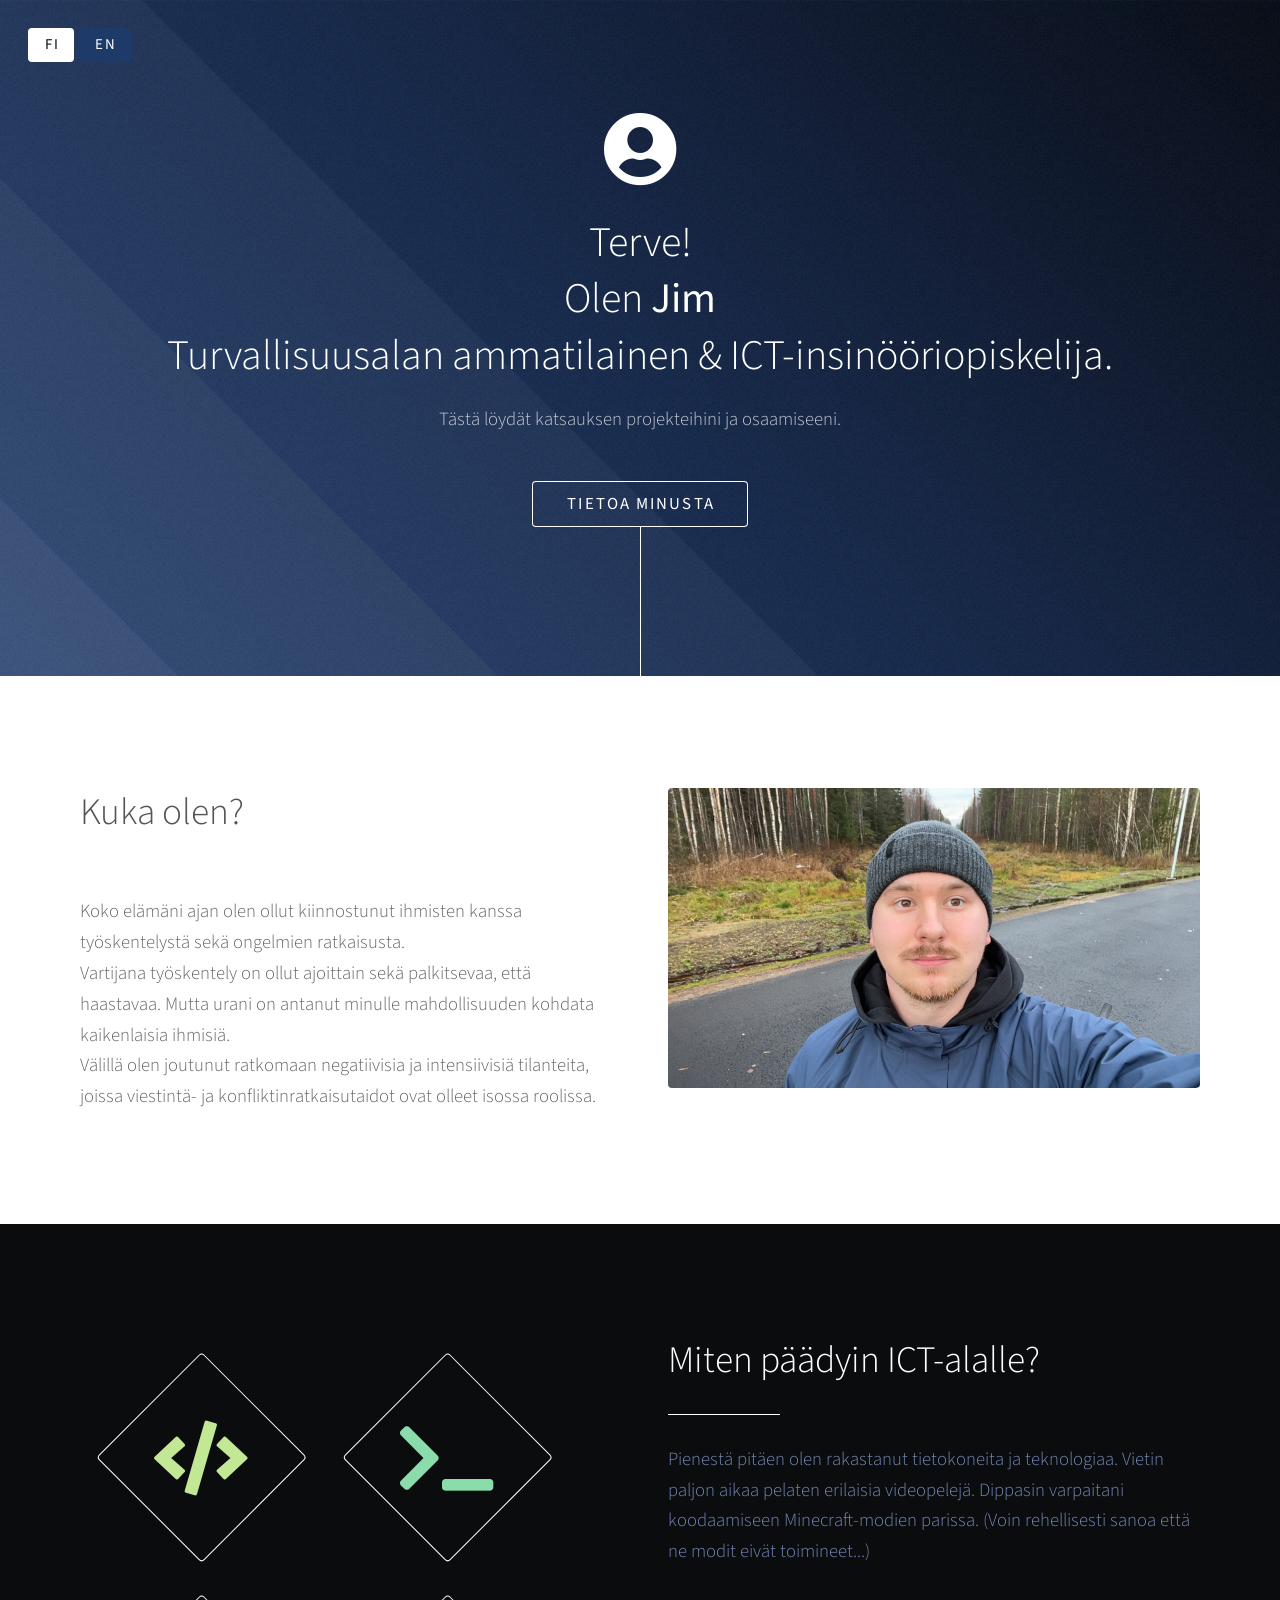
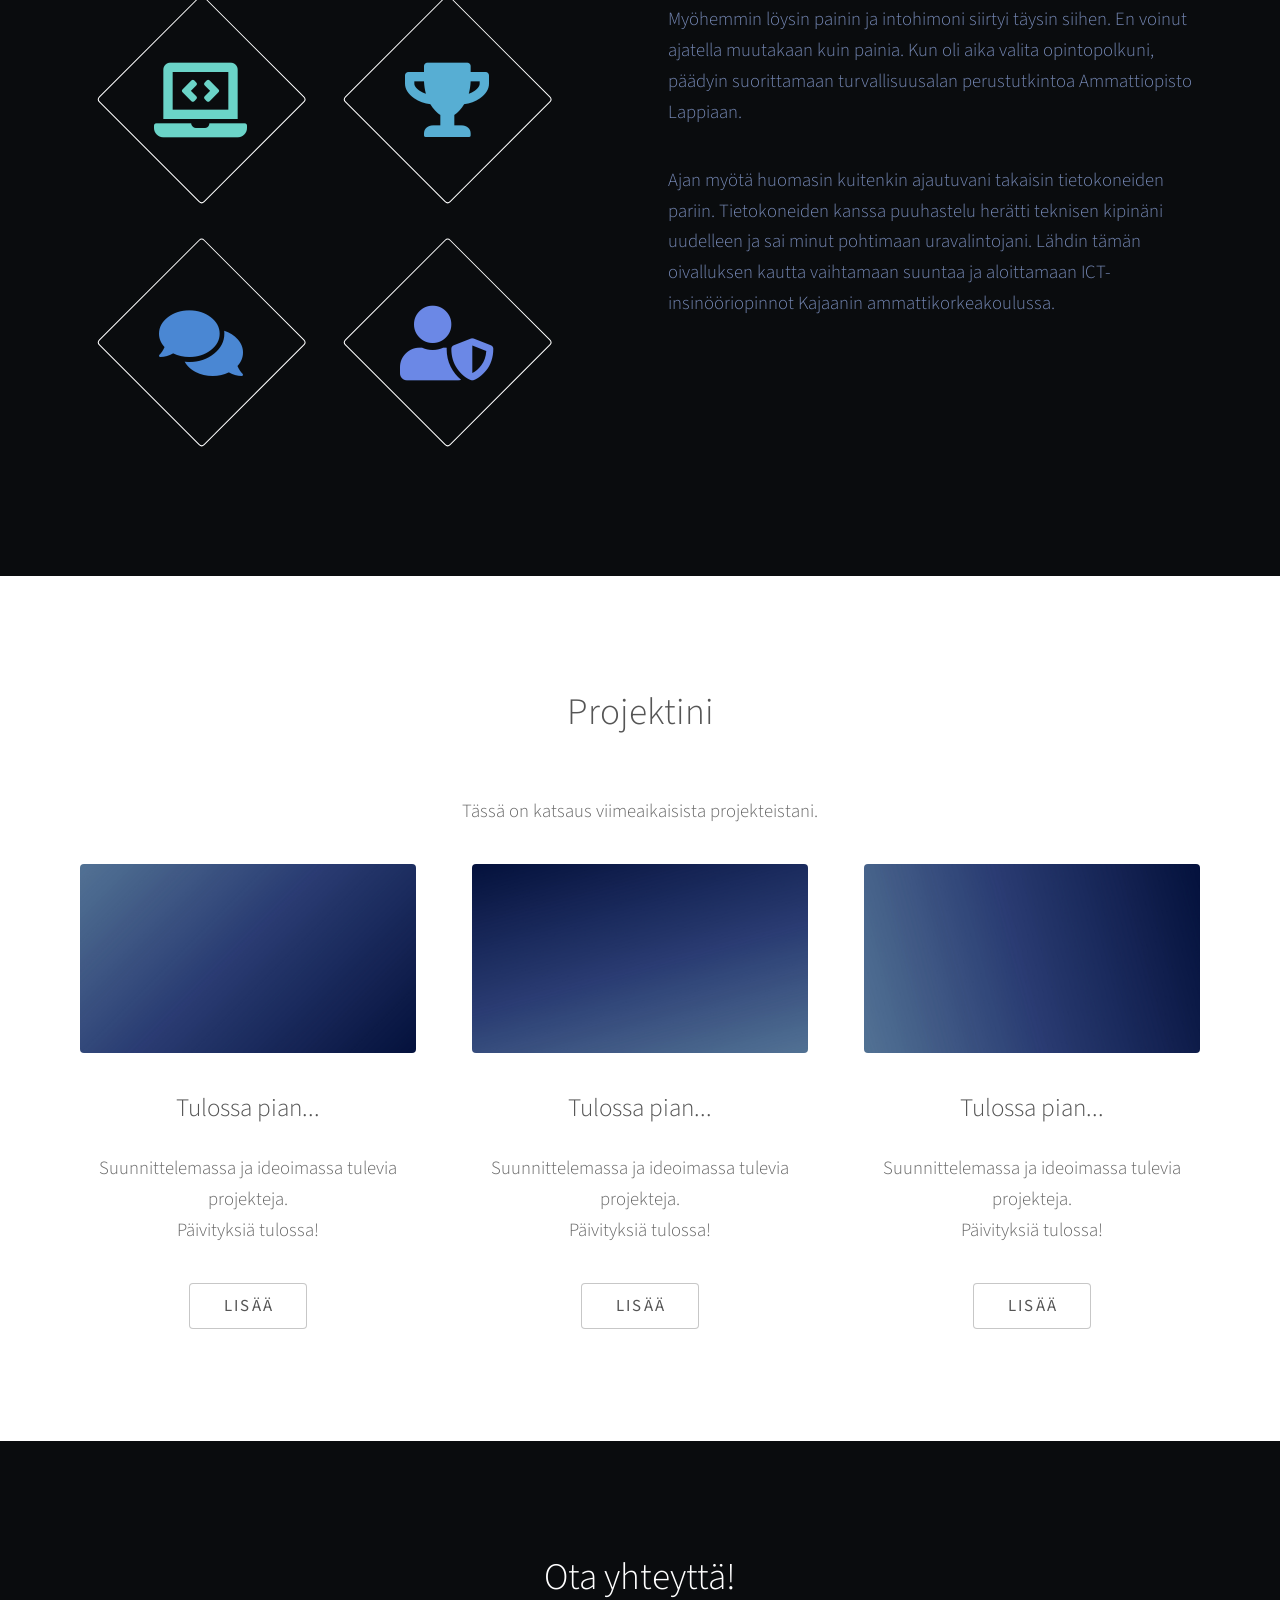
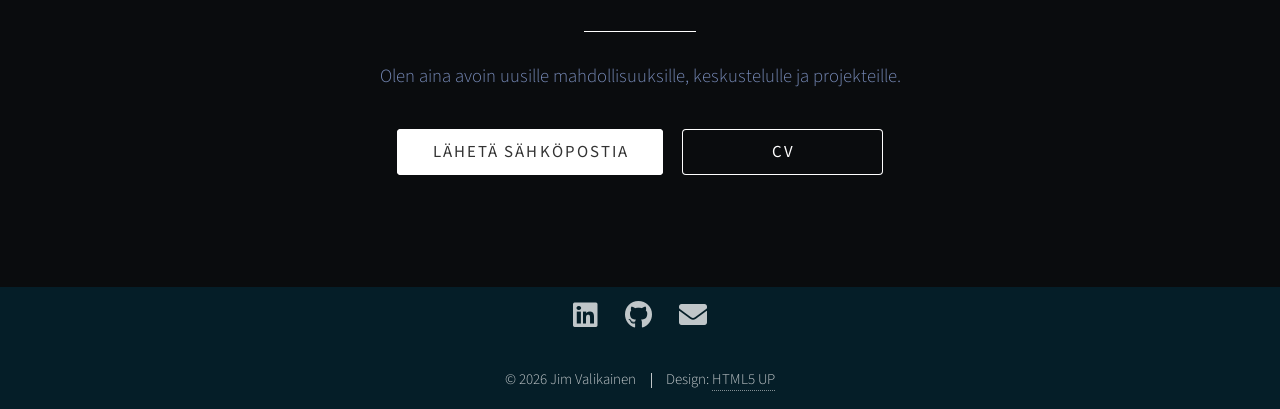
==== commit 22d0e682: "Päivitä uudet kuvat ja sivuston teema" ====
--- a/index-fi.html
+++ b/index-fi.html
@@ -13,15 +13,29 @@
 		<noscript><link rel="stylesheet" href="assets/css/noscript.css" /></noscript>
 	</head>
 	<body class="is-preload">
+
 		<div class="language-switch">
-    		<a href="index.html">EN</a> | <strong>FI</strong>
+    		<a href="index-fi.html" class="button small primary">FI</a>
+			<a href="index.html" class="button small">EN</a>
 		</div>
+
+		<script>
+			function changeLanguage(lang) 
+			{
+				if (lang == 'en') {
+					window.location.href = 'index.html'; //Englannin kielisekis
+				} else if (lang == 'fi') {
+					window.location.href = 'index-fi.html' //Suomen kieliseksi
+				}
+			}
+		</script>
 		
 		<!-- Header -->
 			<section id="header">
 				<div class="inner">
-					<span class="icon solid major fa-cloud"></span>
-					<h1>Terve! Olen <strong>Jim</strong><br />
+					<span class="icon solid major fa-user-circle"></span>
+					<h1>Terve!<br />
+						Olen <strong>Jim</strong><br />
 					Turvallisuusalan ammatilainen & ICT-insinööriopiskelija.</h1>
 					<p>Tästä löydät katsauksen projekteihini ja osaamiseeni.</p>
 					<ul class="actions special">
@@ -44,7 +58,7 @@
 						</p>
 						</div>
 						<div class="col-6 col-12-medium imp-medium">
-							<span class="image fit"><img src="images/pic01.jpg" alt="" /></span>
+							<span class="image fit"><img src="images/syyskuvajim.jpeg" alt="" /></span>
 						</div>
 					</div>
 				</div>
@@ -85,29 +99,58 @@
 					<p>Tässä on katsaus viimeaikaisista projekteistani.</p>
 					<div class="row gtr-150">
 						<div class="col-4 col-12-medium">
-							<span class="image fit"><img src="images/pic02.jpg" alt="" /></span>
-							<h3>Projekti 1</h3>
-							<p>Adipiscing a commodo ante nunc magna lorem et interdum mi ante nunc lobortis non amet vis sed volutpat et nascetur.</p>
+							<span class="image fit"><img src="images/bg1.jpeg" alt="" /></span>
+							<h3>Tulossa pian...</h3>
+							<p>Suunnittelemassa ja ideoimassa tulevia projekteja.<br />
+								Päivityksiä tulossa!</p>
 							<ul class="actions special">
 								<li><a href="#" class="button">Lisää</a></li>
 							</ul>
 						</div>
 						<div class="col-4 col-12-medium">
-							<span class="image fit"><img src="images/pic03.jpg" alt="" /></span>
-							<h3>Projekti 2</h3>
-							<p>Adipiscing a commodo ante nunc magna lorem et interdum mi ante nunc lobortis non amet vis sed volutpat et nascetur.</p>
+							<span class="image fit"><img src="images/bg2.jpeg" alt="" /></span>
+							<h3>Tulossa pian...</h3>
+							<p>Suunnittelemassa ja ideoimassa tulevia projekteja.<br />
+								Päivityksiä tulossa!</p>
 							<ul class="actions special">
 								<li><a href="#" class="button">Lisää</a></li>
 							</ul>
 						</div>
 						<div class="col-4 col-12-medium">
-							<span class="image fit"><img src="images/pic04.jpg" alt="" /></span>
-							<h3>Projekti 3</h3>
-							<p>Adipiscing a commodo ante nunc magna lorem et interdum mi ante nunc lobortis non amet vis sed volutpat et nascetur.</p>
+							<span class="image fit"><img src="images/bg3.jpeg" alt="" /></span>
+							<h3>Tulossa pian...</h3>
+							<p>Suunnittelemassa ja ideoimassa tulevia projekteja.<br />
+								Päivityksiä tulossa!</p>
 							<ul class="actions special">
 								<li><a href="#" class="button">Lisää</a></li>
 							</ul>
 						</div>
+						<!---
+						<div class="col-4 col-12-medium">
+							<span class="image fit"><img src="images/bg1.jpeg" alt="" /></span>
+							<h3>Coming soon...</h3>
+							<p>Currently brainstorming and planning future projects. Check back soon for updates!</p>
+							<ul class="actions special">
+								<li><a href="#" class="button">More</a></li>
+							</ul>
+						</div>
+						<div class="col-4 col-12-medium">
+							<span class="image fit"><img src="images/bg3.jpeg" alt="" /></span>
+							<h3>Coming soon...</h3>
+							<p>Currently brainstorming and planning future projects. Check back soon for updates!</p>
+							<ul class="actions special">
+								<li><a href="#" class="button">More</a></li>
+							</ul>
+						</div>
+						<div class="col-4 col-12-medium">
+							<span class="image fit"><img src="images/bg2.jpeg" alt="" /></span>
+							<h3>Coming soon...</h3>
+							<p>Currently brainstorming and planning future projects. Check back soon for updates!</p>
+							<ul class="actions special">
+								<li><a href="#" class="button">More</a></li>
+							</ul>
+						</div>
+						-->
 					</div>
 				</div>
 			</section>
@@ -121,7 +164,7 @@
 					<p>Olen aina avoin uusille mahdollisuuksille, keskustelulle ja projekteille.</p>
 					<ul class="actions special">
 						<li><a href="mailto:valikainen11@gmail.com" class="button wide primary">Lähetä sähköpostia</a></li>
-						<li><a href="CV26_English.pdf" class="button wide">CV:ni</a></li>
+						<li><a href="CV26_Suomi.pdf" class="button wide">CV</a></li>
 					</ul>
 				</div>
 			</section>
--- a/assets/css/main.css
+++ b/assets/css/main.css
@@ -117,7 +117,7 @@
 
 		a:hover {
 			border-bottom-color: transparent !important;
-			color: #6bd4c8;
+			color: #2a5298;
 		}
 
 	strong, b {
@@ -2038,7 +2038,7 @@
 	}
 
 		header.major:after {
-			background: rgba(144, 144, 144, 0.5);
+			background: rgba(255, 255, 255, 0.5);
 			content: '';
 			display: inline-block;
 			height: 1px;
@@ -2081,7 +2081,7 @@
 		-webkit-appearance: none;
 		-ms-appearance: none;
 		appearance: none;
-		background: rgba(144, 144, 144, 0.075);
+		background: rgba(255, 255, 255, 0.075);
 		border-radius: 4px;
 		border: none;
 		border: solid 1px rgba(144, 144, 144, 0.5);
@@ -2106,7 +2106,7 @@
 		input[type="email"]:focus,
 		select:focus,
 		textarea:focus {
-			border-color: #6bd4c8;
+			border-color: #1e3a68;
 		}
 
 	select {
@@ -2211,7 +2211,7 @@
 
 		input[type="checkbox"]:focus + label:before,
 		input[type="radio"]:focus + label:before {
-			border-color: #6bd4c8;
+			border-color: rgba(255, 255, 255, 0.5)
 		}
 
 	input[type="checkbox"] + label:before {
@@ -2823,12 +2823,13 @@
 		}
 
 		.main.style2 {
-			background-color: #333;
-			color: rgba(255, 255, 255, 0.75);
-			background-attachment: fixed,							fixed;
-			background-image: url("images/overlay1.png"), url("../../images/header.jpg");
-			background-size: auto,							cover;
-		}
+    		background-color: #0a0c0e;
+    		color: rgba(152, 176, 235, 0.75);
+    		background-attachment: fixed, fixed, fixed;
+    		background-image: url("images/overlay2.png"), url("images/overlay3.svg"), linear-gradient(45deg, #1e3a68 0%, #14284b 45%, #0b152a 80%, #050a14 100%);
+    		background-position: top left, center center, center center;
+   			background-size: auto, cover, cover;
+			}
 
 			.main.style2 a {
 				border-bottom-color: rgba(255, 255, 255, 0.5);
@@ -2914,10 +2915,10 @@
 
 	#header {
 		padding: 9em 0 9em 0 ;
-		background-color: #4686a0;
+		background-color: #1e3a68;
 		color: rgba(255, 255, 255, 0.75);
-		background-attachment: fixed,							fixed,							fixed;
-		background-image: url("images/overlay2.png"), url("images/overlay3.svg"), linear-gradient(45deg, #9dc66b 5%, #4fa49a 30%, #4361c2);
+		background-attachment: scroll,							scroll,							scroll;
+		background-image: url("images/overlay2.png"), url("images/overlay3.svg"), linear-gradient(45deg, #1e3a68 0%, #14284b 45%, #0b152a 80%, #050a14 100%);
 		background-position: top left,						center center,					center center;
 		background-size: auto,							cover,							cover;
 		overflow: hidden;
@@ -2977,7 +2978,7 @@
 			#header .button.primary {
 				background-color: #ffffff;
 				box-shadow: inset 0 0 0 1px #ffffff !important;
-				color: #4686a0 !important;
+				color: #1e3a68 !important;
 			}
 
 				#header input[type="submit"].primary:hover,
@@ -3109,11 +3110,9 @@
 /* Footer */
 
 	#footer {
-		padding: 6em 0 6em 0 ;
-		background-color: #4686a0;
+		padding: 0.7em 0 0.7em 0 ;
+		background-color: #051e28;
 		color: rgba(255, 255, 255, 0.75);
-		background-attachment: fixed,							fixed,							fixed;
-		background-image: url("images/overlay2.png"), url("images/overlay4.svg"), linear-gradient(45deg, #4361c2, #4fa49a 50%, #9dc66b 95%);
 		background-position: top left,						center center,					center center;
 		background-size: auto,							cover,							cover;
 		text-align: center;
@@ -3171,7 +3170,7 @@
 			#footer .button.primary {
 				background-color: #ffffff;
 				box-shadow: inset 0 0 0 1px #ffffff !important;
-				color: #4686a0 !important;
+				color: #1e3a68 !important;
 			}
 
 				#footer input[type="submit"].primary:hover,
@@ -3509,4 +3508,37 @@
 				padding: 2em 1em 2em 1em ;
 			}
 
-	}+	}
+/*Language-switch pos*/
+.language-switch {
+	position: absolute;
+	top: 1.5em;
+	left: 1.5em;
+	z-index: 10000;
+}
+
+/*Language-switch size*/
+.language-switch .button {
+	padding: 0 1em !important;
+	height: 2.25em !important;
+	line-height: 2.25em !important;
+	font-size: 0.8em !important;
+}
+/*Language-switch colors*/
+.language-switch .button {
+	background-color: #1e3a68 !important;
+	color: #ffffff !important;
+	border-color: #1e3a68 !important;
+	box-shadow: none !important;
+}
+/*Language-switch hover colors*/
+.language-switch .button:hover {
+	background-color: #2a5298 !important;
+	color: #ffffff !important;
+}
+/*Primary btn colors*/
+.language-switch .button.primary {
+	background-color: #ffffff !important;
+	color: #050a14 !important;
+	border-color: #1e3a68 !important;
+}
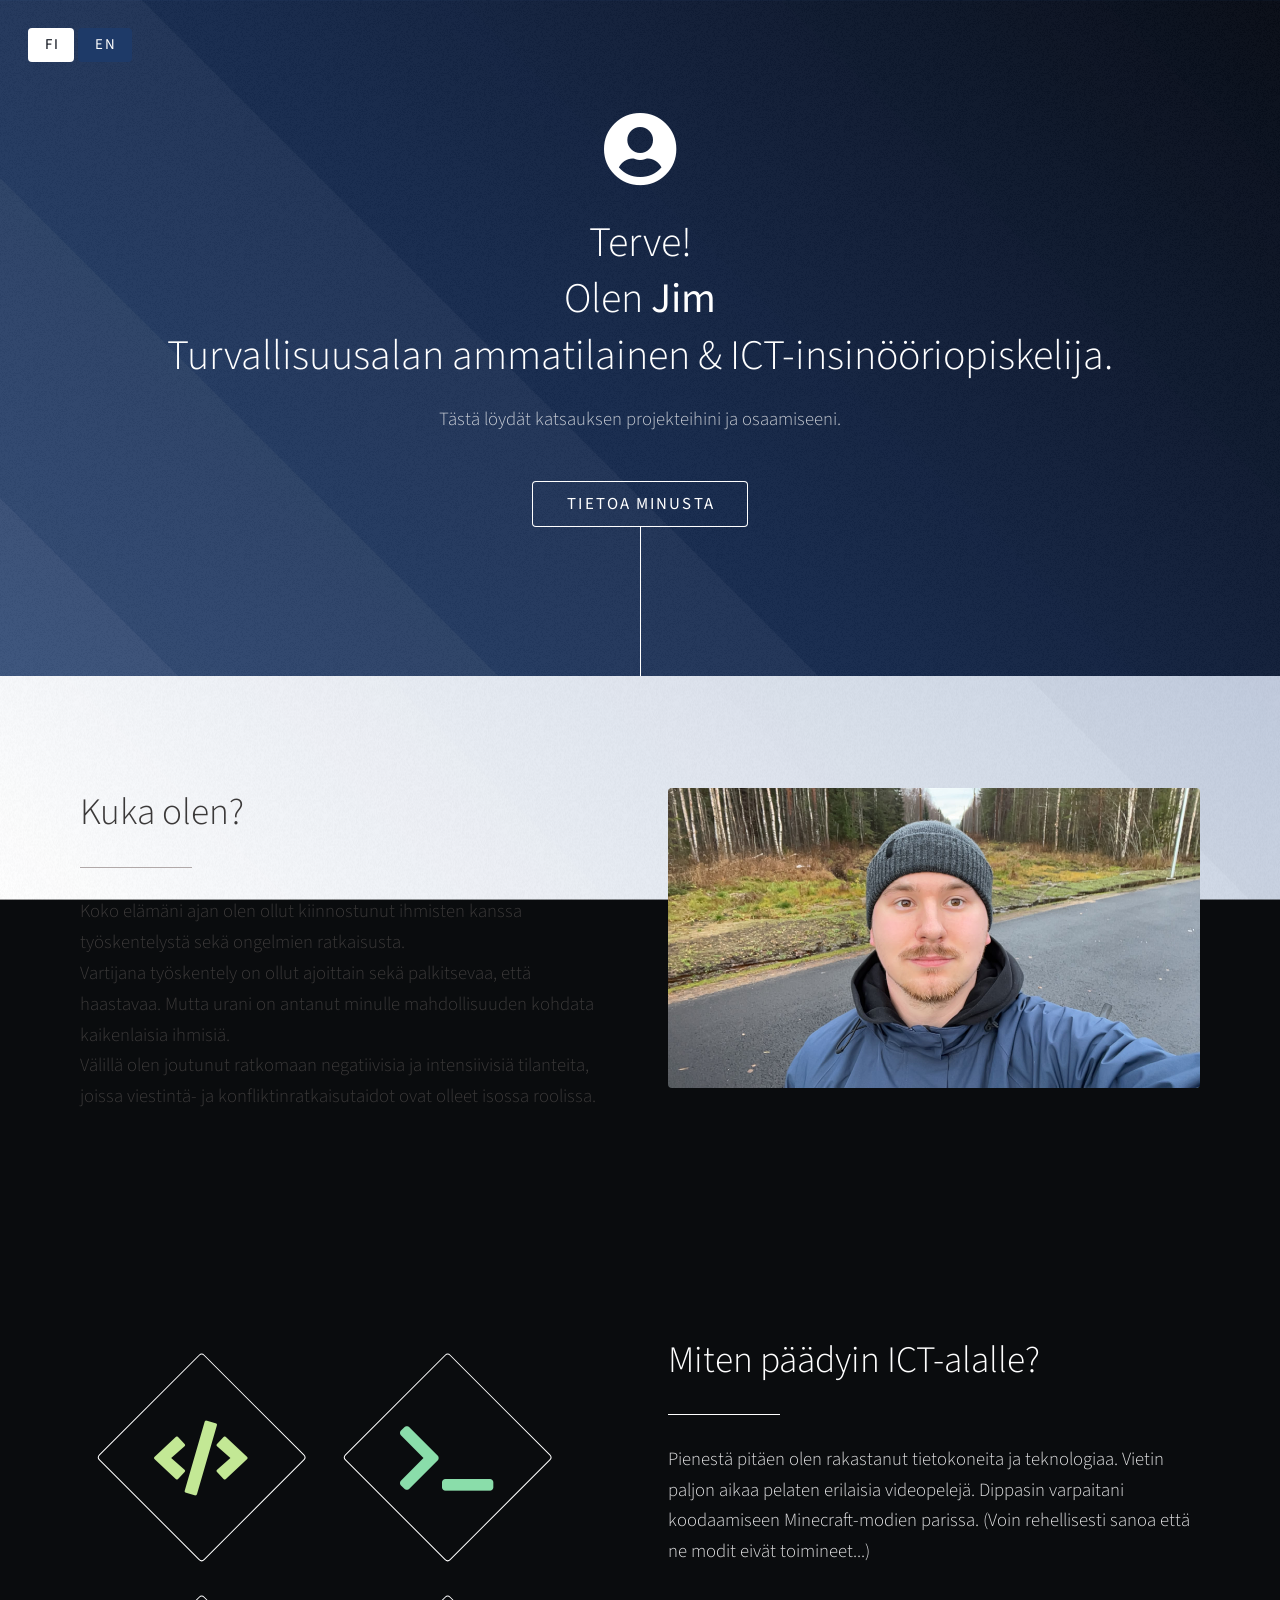
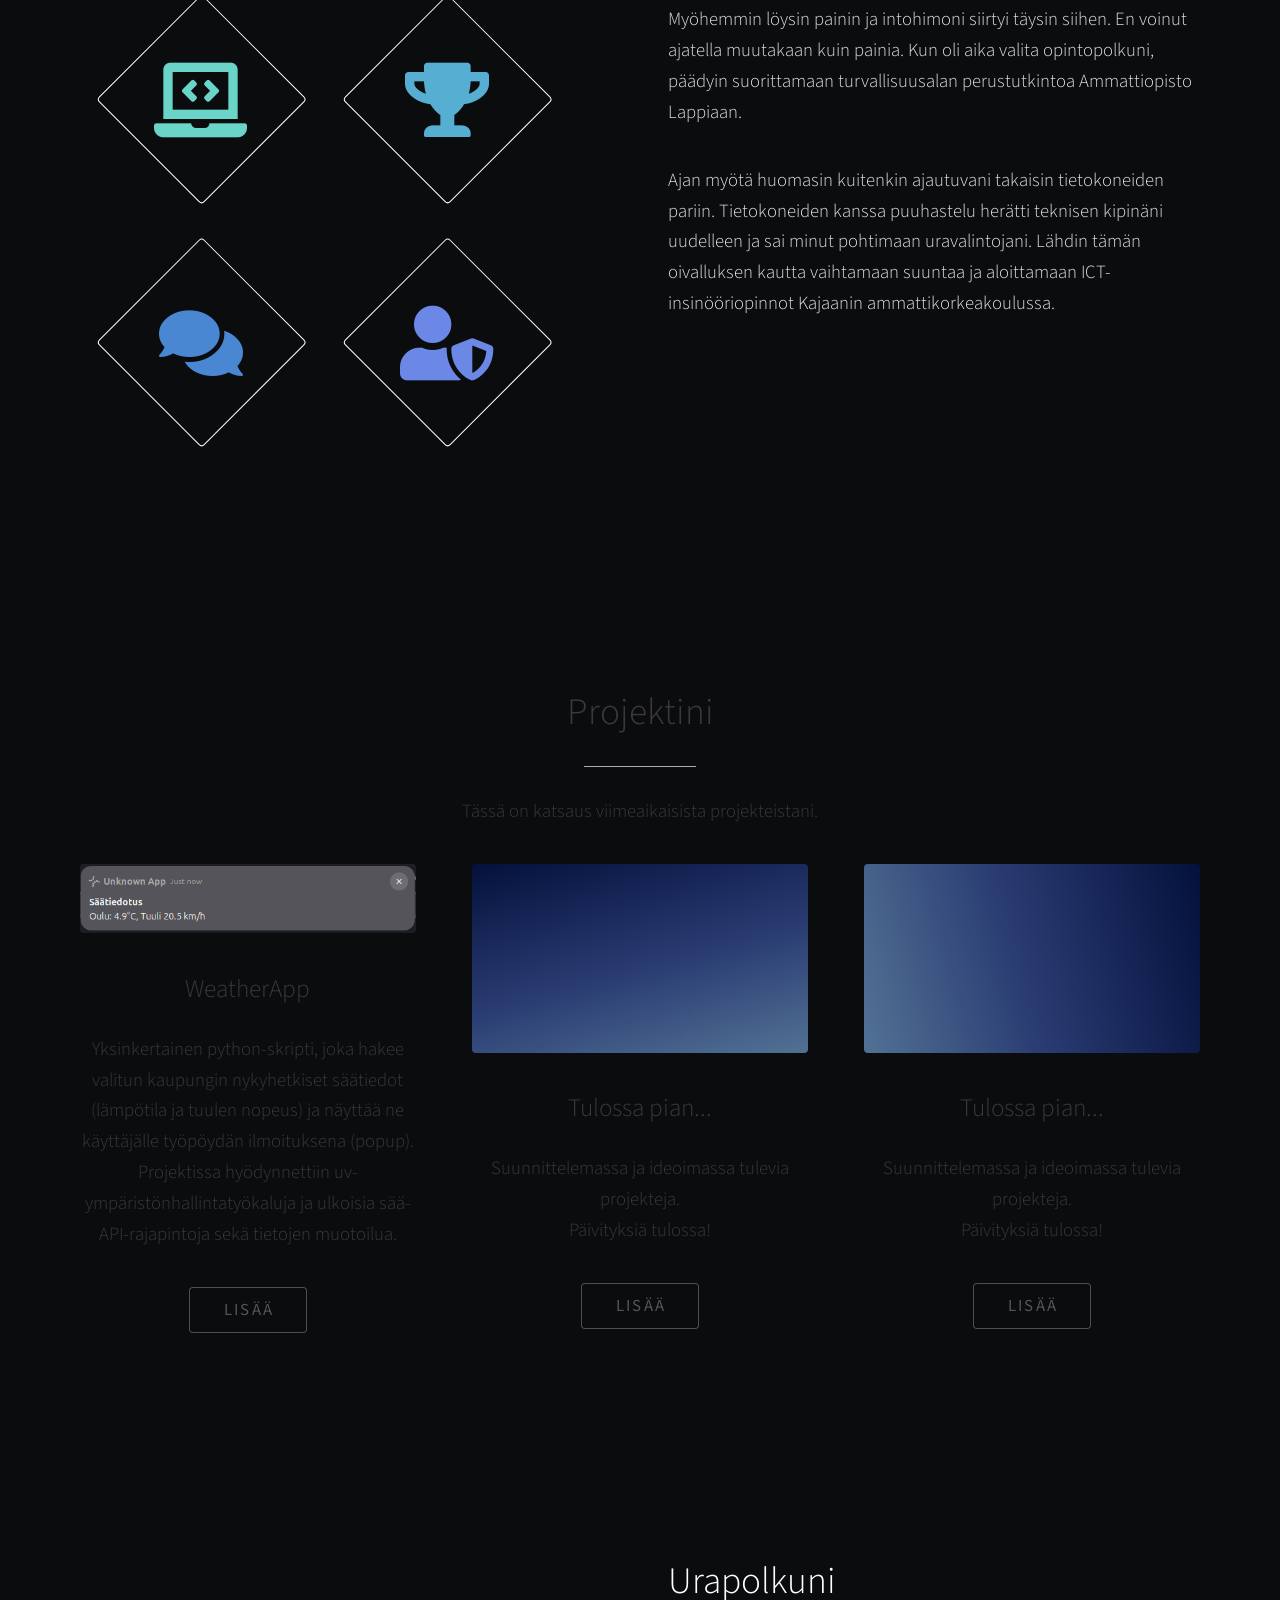
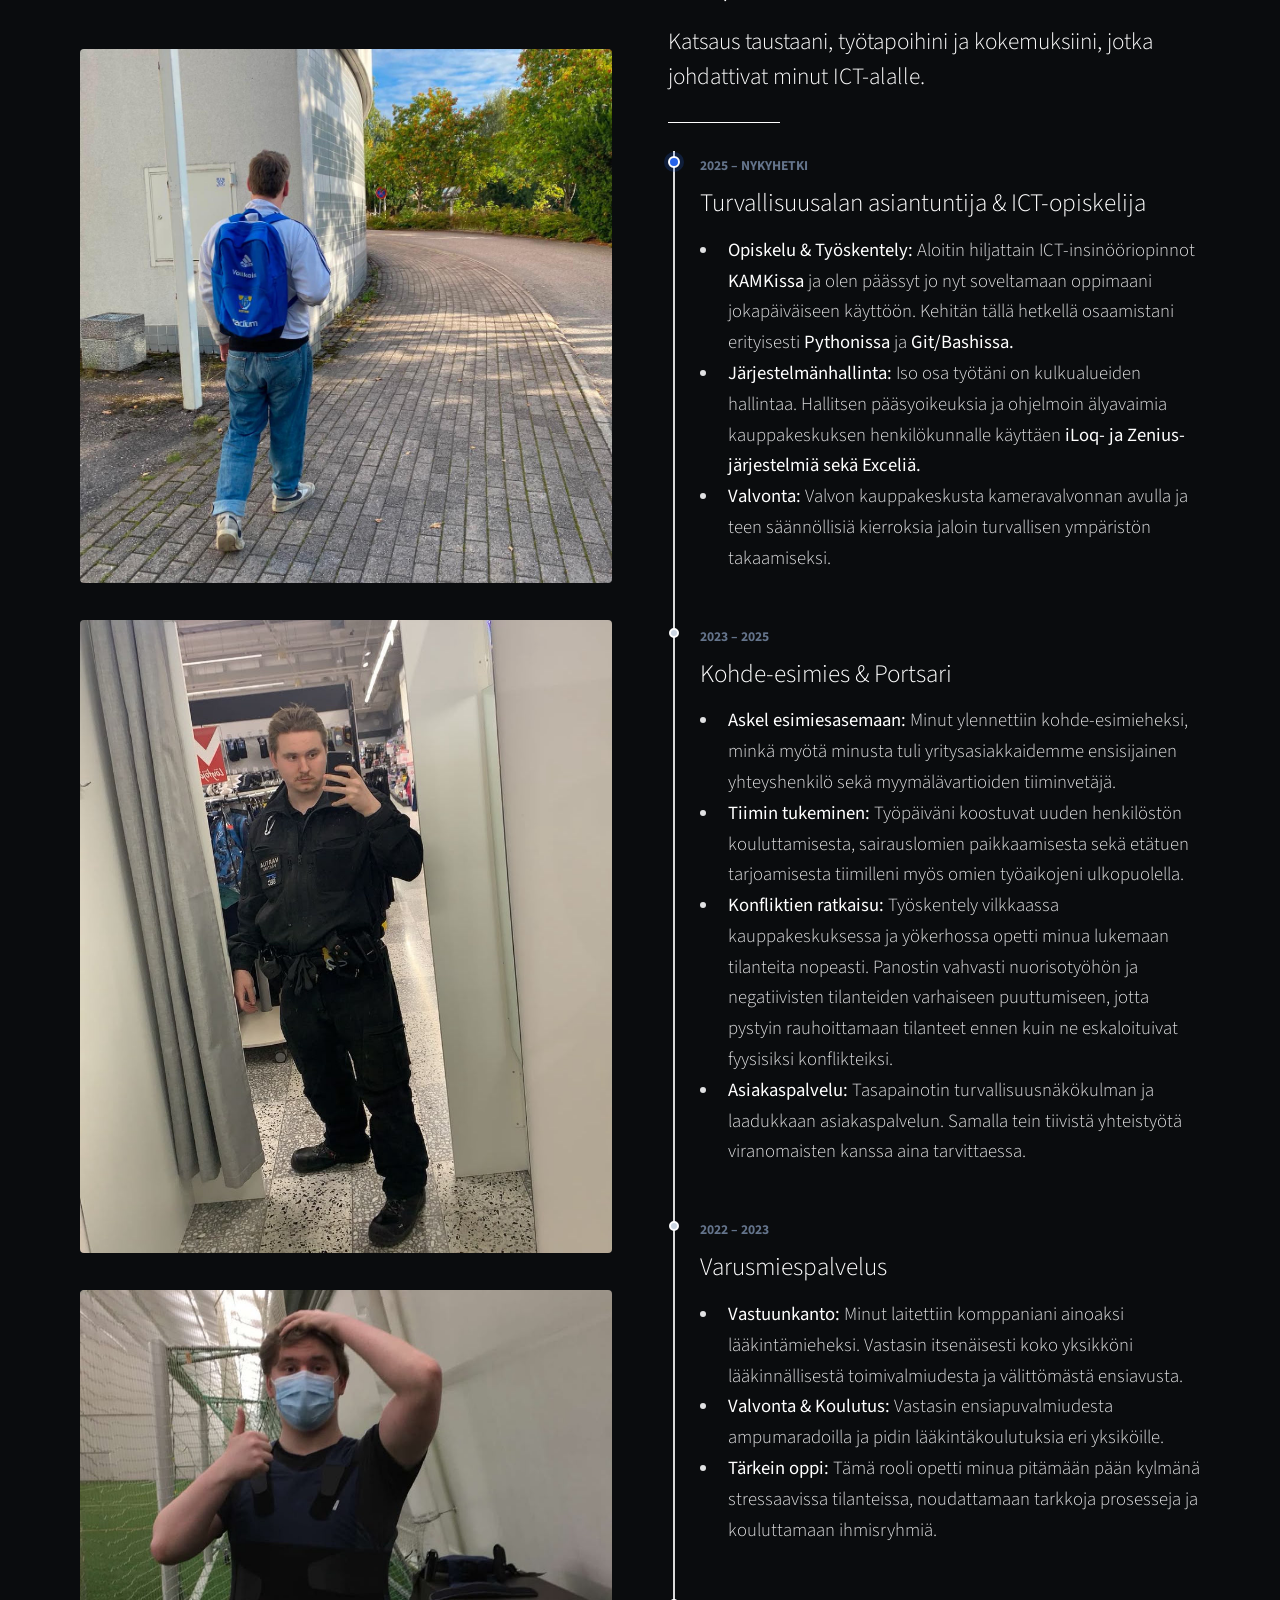
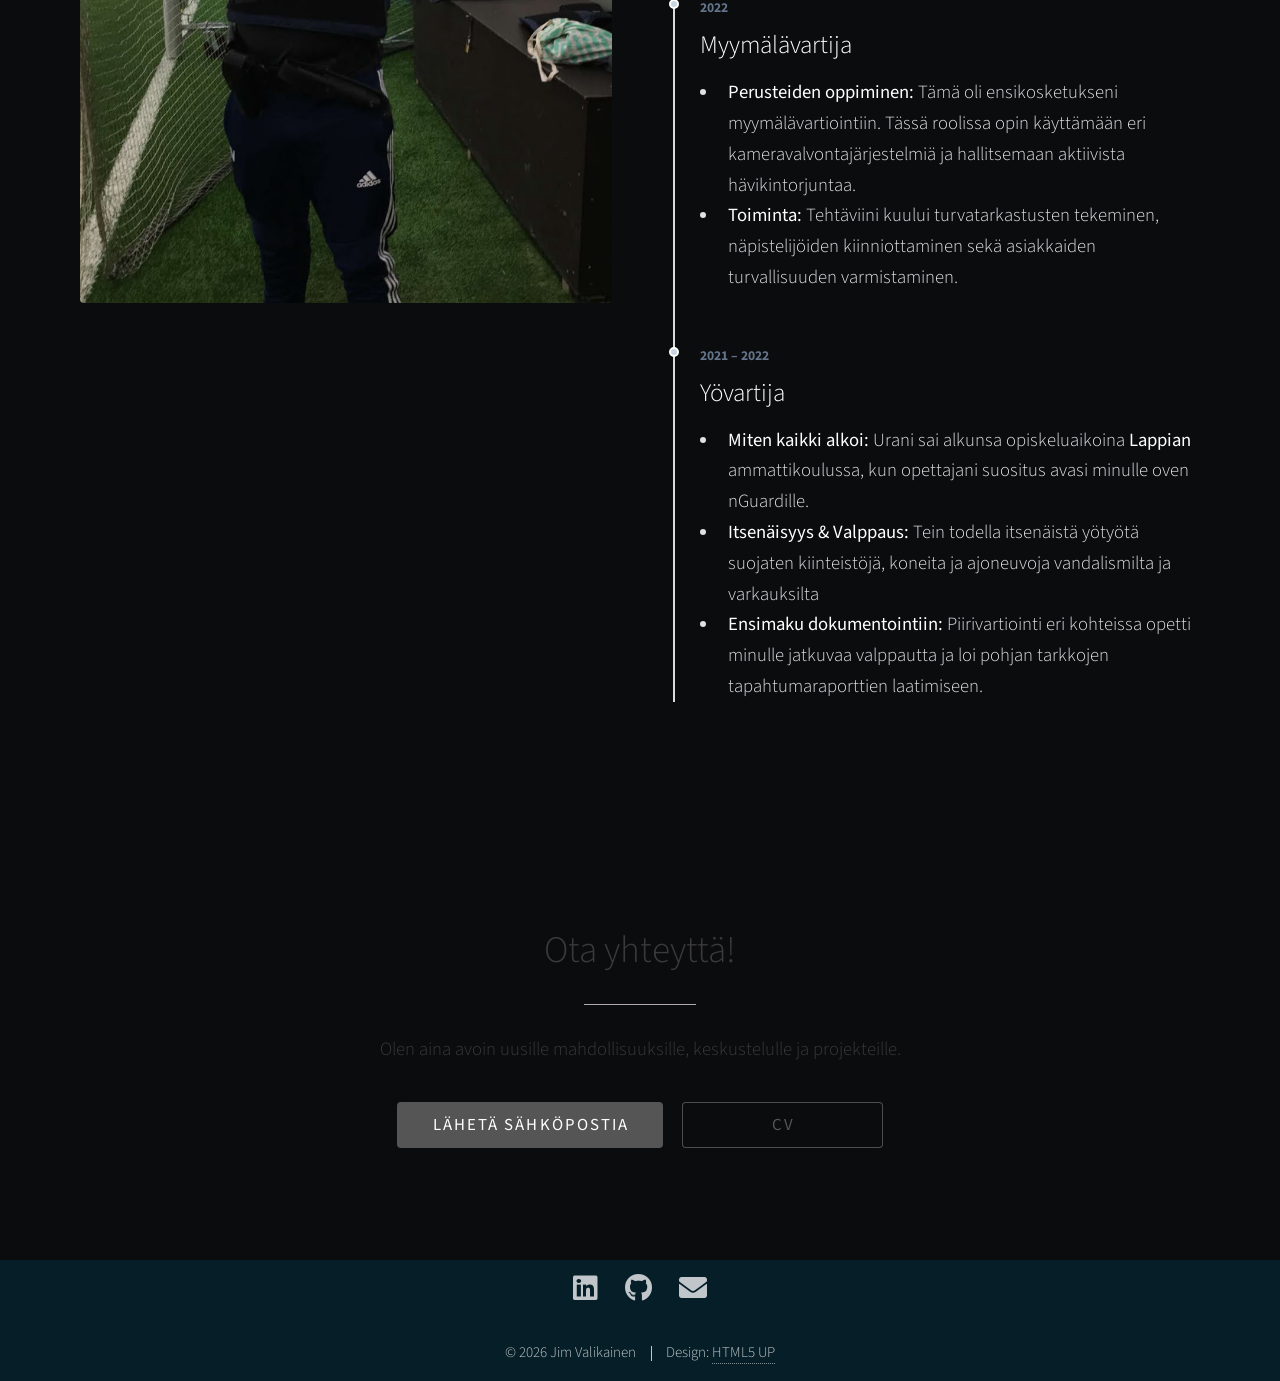
==== commit 04dff90f: "ADD a section for 'My Career Journey'. CHANGE main.style1 to fit better with overall theme" ====
--- a/index-fi.html
+++ b/index-fi.html
@@ -99,12 +99,12 @@
 					<p>Tässä on katsaus viimeaikaisista projekteistani.</p>
 					<div class="row gtr-150">
 						<div class="col-4 col-12-medium">
-							<span class="image fit"><img src="images/bg1.jpeg" alt="" /></span>
-							<h3>Tulossa pian...</h3>
-							<p>Suunnittelemassa ja ideoimassa tulevia projekteja.<br />
-								Päivityksiä tulossa!</p>
+							<span class="image fit"><img src="images/WeatherApp.png" alt="" /></span>
+							<h3>WeatherApp</h3>
+							<p>Yksinkertainen python-skripti, joka hakee valitun kaupungin nykyhetkiset säätiedot (lämpötila ja tuulen nopeus) ja näyttää ne käyttäjälle työpöydän ilmoituksena (popup).<br />
+							Projektissa hyödynnettiin uv-ympäristönhallintatyökaluja ja ulkoisia sää-API-rajapintoja sekä tietojen muotoilua.</p>
 							<ul class="actions special">
-								<li><a href="#" class="button">Lisää</a></li>
+								<li><a href="https://github.com/Jimppa26/WeatherApp" class="button">Lisää</a></li>
 							</ul>
 						</div>
 						<div class="col-4 col-12-medium">
@@ -154,9 +154,87 @@
 					</div>
 				</div>
 			</section>
-
 		<!-- Four -->
-			<section id="four" class="main style2 special">
+			<section id="four" class="main style2">
+				<div class="container">
+					<div class="row gtr-150">
+						<div class="col-6 col-12-medium">
+							<br />
+							<br />
+							<br />
+							<span class="image fit"><img src="images/jimkoulu.jpeg" alt="" /></span>
+							<span class="image fit"><img src="images/jimstsec.jpeg" alt="" /></span>
+							<span class="image fit"><img src="images/jimkoulutus.jpeg" alt="" /></span>
+						</div>
+
+						<div class="col-6 col-12-medium">
+							<header class="major">
+								<h2>Urapolkuni</h2>
+								<p>Katsaus taustaani, työtapoihini ja kokemuksiini, jotka johdattivat minut ICT-alalle.</p>
+							</header>
+
+							<!-- Wrapper -->
+							<div class="smart-timeline">
+
+							<!-- timeline-item kertoo CSS-koodille, että on uratapahtuma -->
+							<div class="timeline-item current-step">
+								<!-- Tehosteluokka uusimmalle uratapahtumalle -->
+								<span class="timeline-date">2025 – Nykyhetki</span>
+								<h3>Turvallisuusalan asiantuntija & ICT-opiskelija</h3>
+								<ul>
+									<li><b>Opiskelu & Työskentely:</b> Aloitin hiljattain ICT-insinööriopinnot <b>KAMKissa</b> ja olen päässyt jo nyt soveltamaan oppimaani jokapäiväiseen käyttöön. Kehitän tällä hetkellä osaamistani erityisesti <b>Pythonissa</b> ja <b>Git/Bashissa.</b></li>
+									<li><b>Järjestelmänhallinta:</b> Iso osa työtäni on kulkualueiden hallintaa. Hallitsen pääsyoikeuksia ja ohjelmoin älyavaimia kauppakeskuksen henkilökunnalle käyttäen <b>iLoq- ja Zenius-järjestelmiä sekä Exceliä.</b></li>
+									<li><b>Valvonta:</b> Valvon kauppakeskusta kameravalvonnan avulla ja teen säännöllisiä kierroksia jaloin turvallisen ympäristön takaamiseksi.</li>
+								</ul>
+							</div>
+
+							<div class="timeline-item">
+								<span class="timeline-date">2023 – 2025</span>
+								<h3>Kohde-esimies & Portsari</h3>
+								<ul>
+									<li><b>Askel esimiesasemaan:</b> Minut ylennettiin kohde-esimieheksi, minkä myötä minusta tuli yritysasiakkaidemme ensisijainen yhteyshenkilö sekä myymälävartioiden tiiminvetäjä.</li>
+									<li><b>Tiimin tukeminen:</b> Työpäiväni koostuvat uuden henkilöstön kouluttamisesta, sairauslomien paikkaamisesta sekä etätuen tarjoamisesta tiimilleni myös omien työaikojeni ulkopuolella.</li>
+									<li><b>Konfliktien ratkaisu:</b> Työskentely vilkkaassa kauppakeskuksessa ja yökerhossa opetti minua lukemaan tilanteita nopeasti. Panostin vahvasti nuorisotyöhön ja negatiivisten tilanteiden varhaiseen puuttumiseen, jotta pystyin rauhoittamaan tilanteet ennen kuin ne eskaloituivat fyysisiksi konflikteiksi.</li>
+									<li><b>Asiakaspalvelu:</b> Tasapainotin turvallisuusnäkökulman ja laadukkaan asiakaspalvelun. Samalla tein tiivistä yhteistyötä viranomaisten kanssa aina tarvittaessa.</li>
+								</ul>
+							</div>
+
+							<div class="timeline-item">
+								<span class="timeline-date">2022 – 2023</span>
+								<h3>Varusmiespalvelus</h3>
+								<ul>
+									<li><b>Vastuunkanto:</b> Minut laitettiin komppaniani ainoaksi lääkintämieheksi. Vastasin itsenäisesti koko yksikköni lääkinnällisestä toimivalmiudesta ja välittömästä ensiavusta.</li>
+									<li><b>Valvonta & Koulutus:</b> Vastasin ensiapuvalmiudesta ampumaradoilla ja pidin lääkintäkoulutuksia eri yksiköille.</li>
+									<li><b>Tärkein oppi:</b> Tämä rooli opetti minua pitämään pään kylmänä stressaavissa tilanteissa, noudattamaan tarkkoja prosesseja ja kouluttamaan ihmisryhmiä.</li>
+								</ul>
+							</div>
+
+							<div class="timeline-item">
+								<span class="timeline-date">2022</span>
+								<h3>Myymälävartija</h3>
+								<ul>
+									<li><b>Perusteiden oppiminen:</b> Tämä oli ensikosketukseni myymälävartiointiin. Tässä roolissa opin käyttämään eri kameravalvontajärjestelmiä ja hallitsemaan aktiivista hävikintorjuntaa.</li>
+									<li><b>Toiminta:</b> Tehtäviini kuului turvatarkastusten tekeminen, näpistelijöiden kiinniottaminen sekä asiakkaiden turvallisuuden varmistaminen.</li>
+								</ul>
+							</div>
+
+							<div class="timeline-item">
+								<span class="timeline-date">2021 – 2022</span>
+								<h3>Yövartija</h3>
+								<ul>
+									<li><b>Miten kaikki alkoi:</b> Urani sai alkunsa opiskeluaikoina <b>Lappian</b> ammattikoulussa, kun opettajani suositus avasi minulle oven nGuardille.</li>
+									<li><b>Itsenäisyys & Valppaus:</b> Tein todella itsenäistä yötyötä suojaten kiinteistöjä, koneita ja ajoneuvoja vandalismilta ja varkauksilta</li>
+									<li><b>Ensimaku dokumentointiin:</b> Piirivartiointi eri kohteissa opetti minulle jatkuvaa valppautta ja loi pohjan tarkkojen tapahtumaraporttien laatimiseen.</li>
+								</ul>
+							</div>
+
+						</div> 
+					</div>
+				</div>
+			</section>
+
+		<!-- Five -->
+			<section id="five" class="main style1 special">
 				<div class="container">
 					<header class="major">
 						<h2>Ota yhteyttä!</h2>
@@ -169,9 +247,9 @@
 				</div>
 			</section>
 
-		<!-- Five -->
+		<!-- Six -->
 		<!--
-			<section id="five" class="main style1">
+			<section id="six" class="main style1">
 				<div class="container">
 					<header class="major special">
 						<h2>Elements</h2>
--- a/assets/css/main.css
+++ b/assets/css/main.css
@@ -98,7 +98,7 @@
 		}
 
 	body, input, select, textarea {
-		color: #666;
+		color: #3b3939;
 		font-family: "Source Sans Pro", Helvetica, sans-serif;
 		font-size: 16pt;
 		font-weight: 300;
@@ -134,7 +134,7 @@
 	}
 
 	h1, h2, h3, h4, h5, h6 {
-		color: #555;
+		color: #3b3939;
 		line-height: 1em;
 		margin: 0 0 1em 0;
 	}
@@ -197,14 +197,14 @@
 		}
 
 	blockquote {
-		border-left: solid 4px rgba(144, 144, 144, 0.5);
+		border-left: solid 4px rgba(0, 0, 0, 0.5);
 		font-style: italic;
 		margin: 0 0 2em 0;
 		padding: 0.5em 0 0.5em 2em;
 	}
 
 	code {
-		background: rgba(144, 144, 144, 0.075);
+		background: rgba(245, 2, 2, 0.075);
 		border-radius: 4px;
 		border: solid 1px rgba(144, 144, 144, 0.5);
 		font-family: "Courier New", monospace;
@@ -2819,12 +2819,19 @@
 	}
 
 		.main.style1 {
-			background: #fff;
-		}
+    		background-color: #0a0c0e;
+    		background-attachment: fixed, fixed, fixed;
+    		background-image: url("images/overlay2.png"), url("images/overlay3.svg"), linear-gradient(45deg, #fefefe 0%, #d9e0eb 45%, #bac6dc 80%, #99a9ca 100%);
+    		background-position: top left, center center, center center;
+   			background-size: auto, cover, cover;
+			}
+			.main.style1 header.major:after {
+				background: #b1a9a9;
+			}
 
 		.main.style2 {
     		background-color: #0a0c0e;
-    		color: rgba(152, 176, 235, 0.75);
+    		color: rgba(247, 247, 248, 0.906);
     		background-attachment: fixed, fixed, fixed;
     		background-image: url("images/overlay2.png"), url("images/overlay3.svg"), linear-gradient(45deg, #1e3a68 0%, #14284b 45%, #0b152a 80%, #050a14 100%);
     		background-position: top left, center center, center center;
@@ -3541,4 +3548,60 @@
 	background-color: #ffffff !important;
 	color: #050a14 !important;
 	border-color: #1e3a68 !important;
+}
+/* Line in the middle */
+.smart-timeline {
+	position: relative;
+	border-left: 2px solid #dbdbdb; /* Thin grey line */
+	margin-left: 5px;
+	padding-left: 25px;
+}
+
+/* Yksittäinen uravaihe */
+.timeline-item {
+	position: relative;
+	margin-bottom: 3rem;
+}
+
+.timeline-item:last-child {
+margin-bottom: 0;
+}
+
+/* balls */
+.timeline-item::before {
+	content: '';
+	position: absolute;
+	left: -31px;
+	top: 6px;
+	width: 10px;
+	height: 10px;
+	border-radius: 50%;
+	background-color: #cbd5e1;
+	border: 2px solid #fff;
+	z-index: 2;
+}
+
+/* Current position highlight */
+.timeline-item.current-step::before {
+	background-color: #2563eb;
+	box-shadow: 0 0 0 4px rgba(37, 99, 235, 0.2); /* glow */
+	width: 12px;
+	height: 12px;
+	left: -32px;
+	top: 5px;
+}
+
+/* Year */
+.timeline-date {
+	display: block;
+	font-size: 0.85rem;
+	font-weight: bold;
+	color: #64748b;
+	margin-bottom: 0.2rem;
+	text-transform: uppercase;
+}
+
+.timeline-item h3 {
+	margin-top: 0;
+	margin-bottom: 0.75rem;
 }
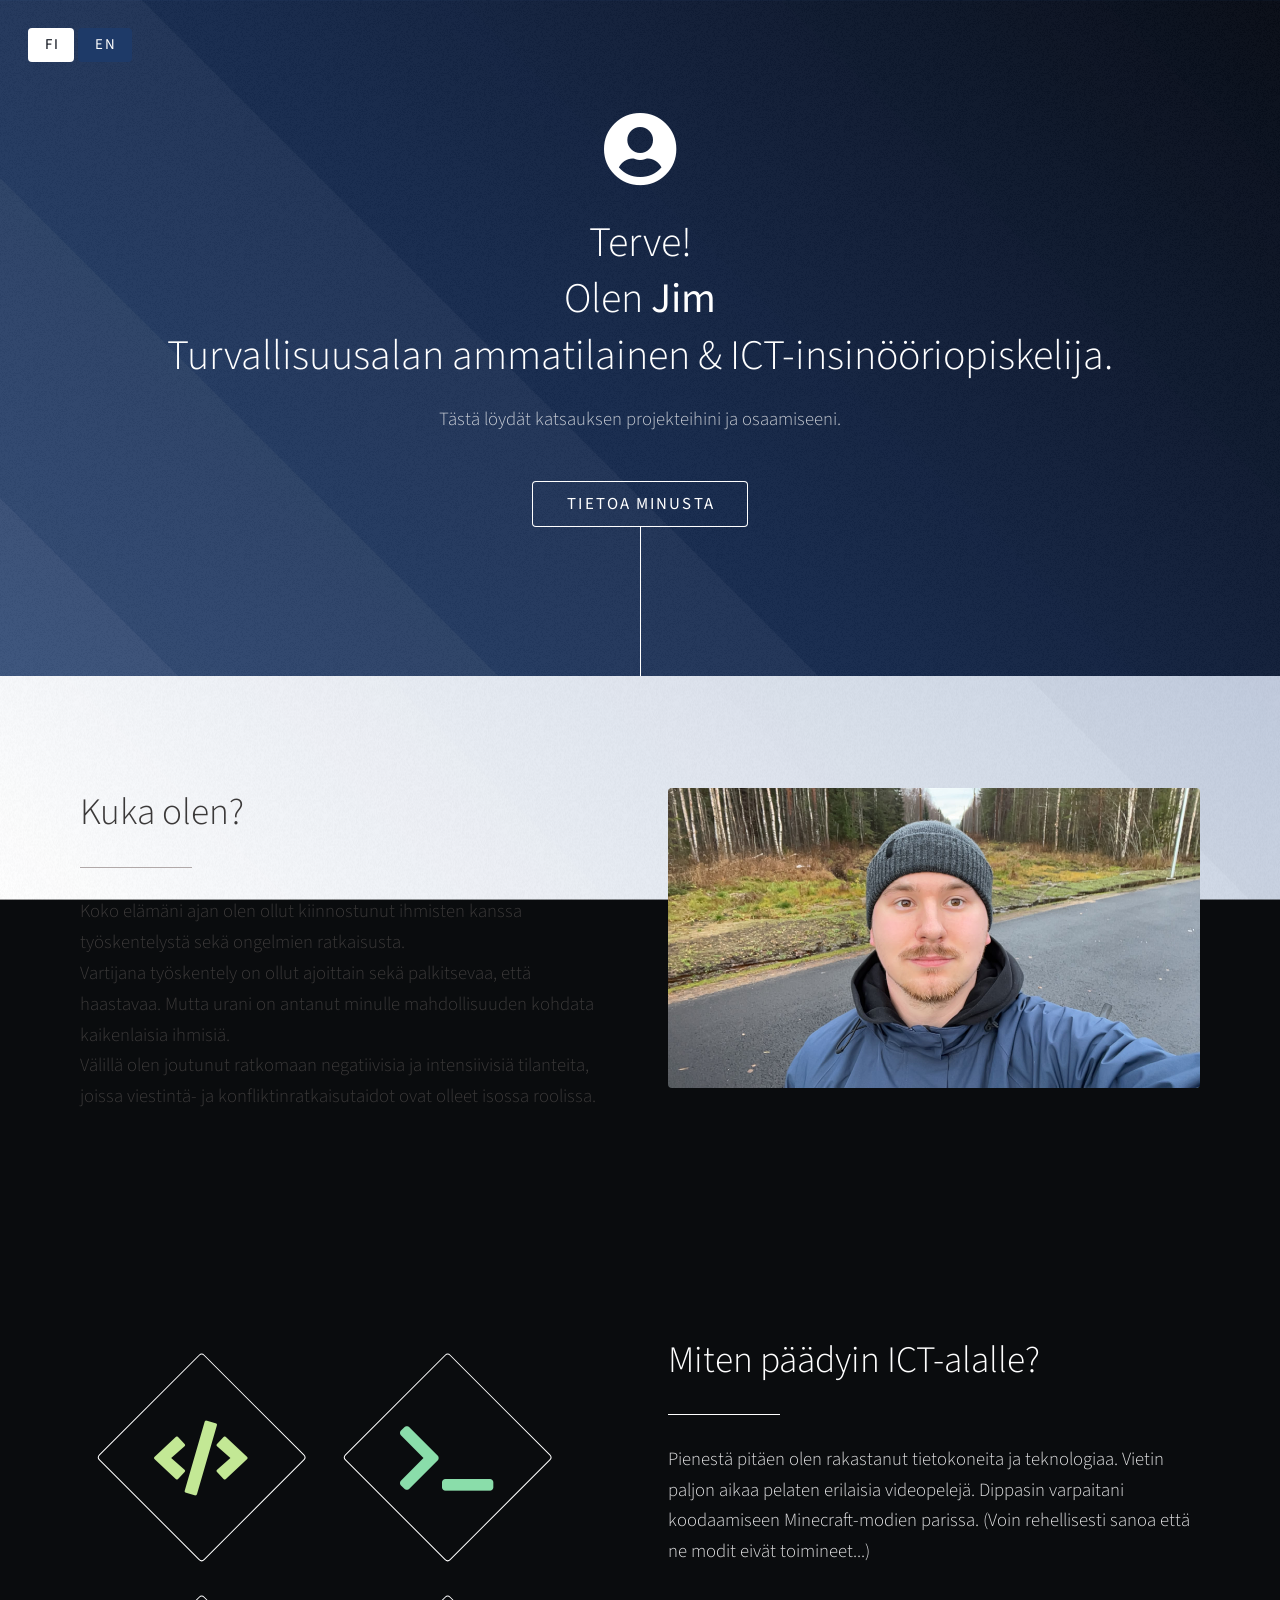
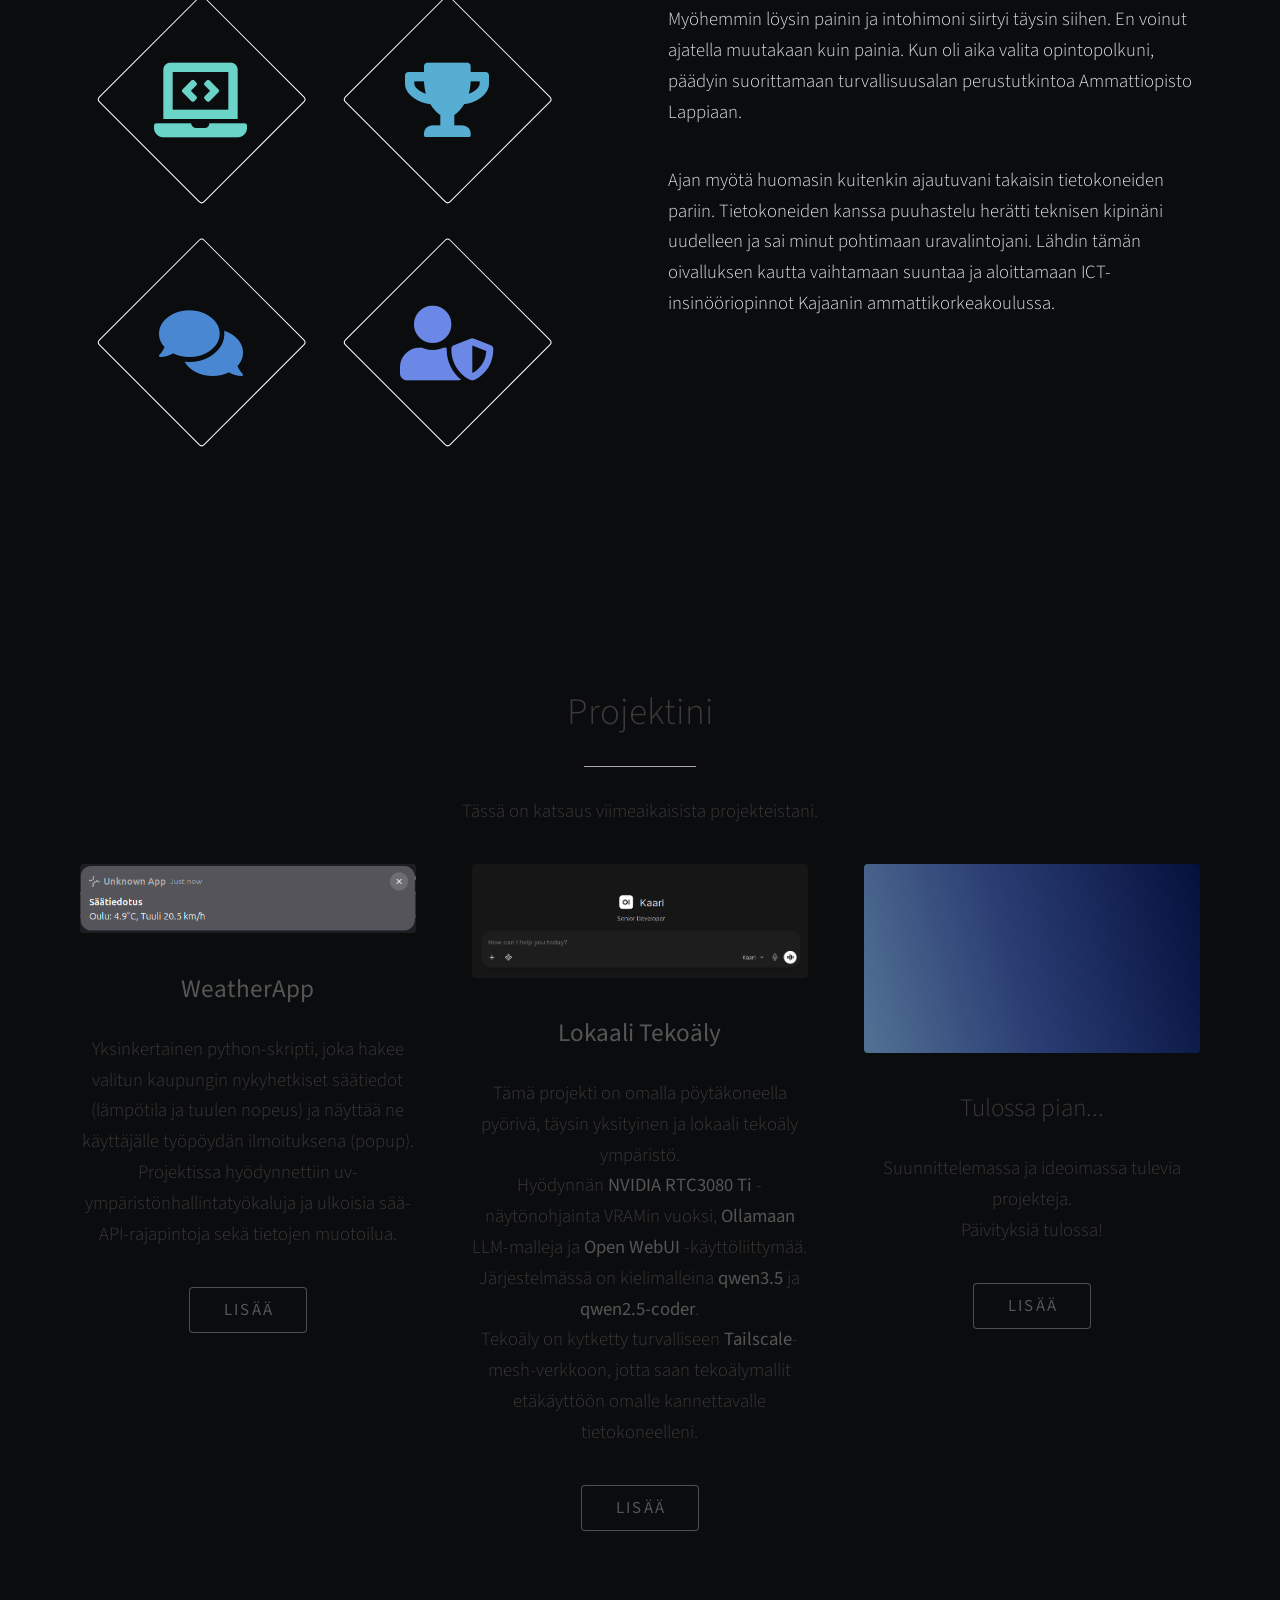
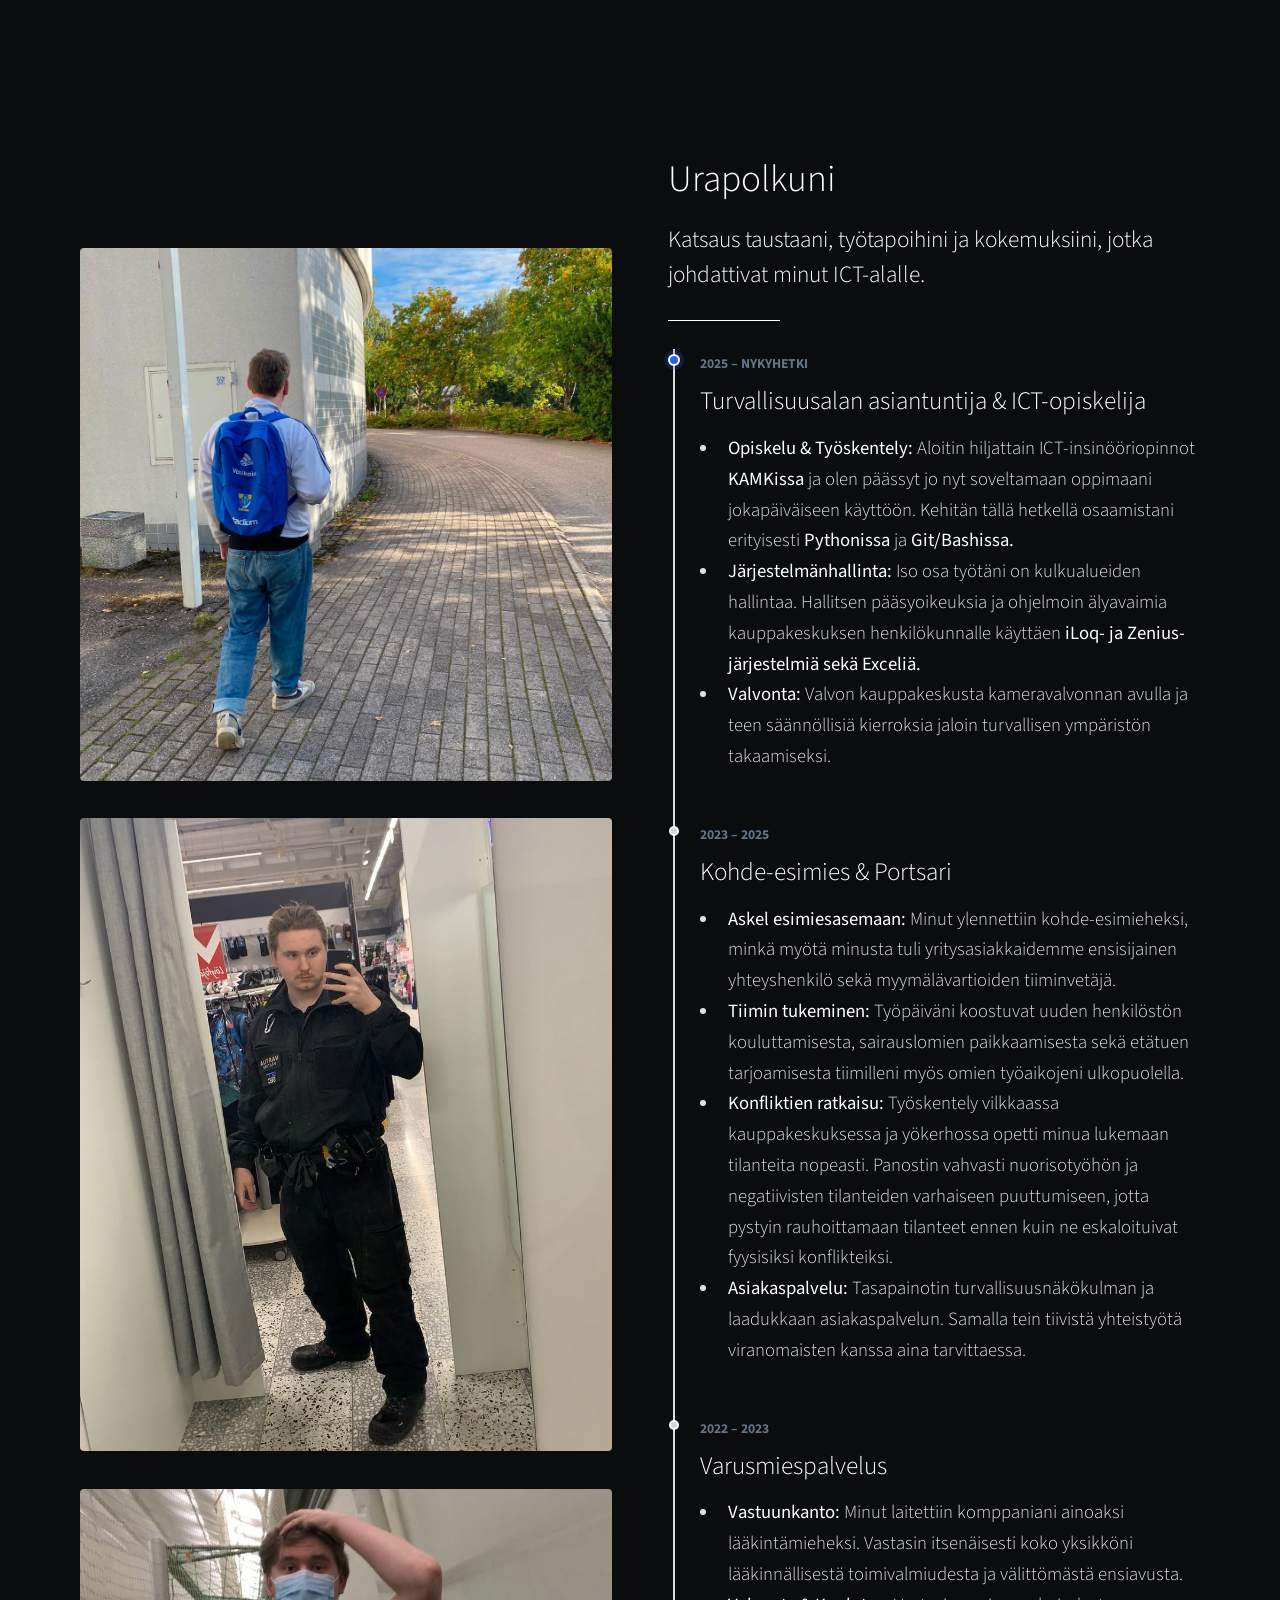
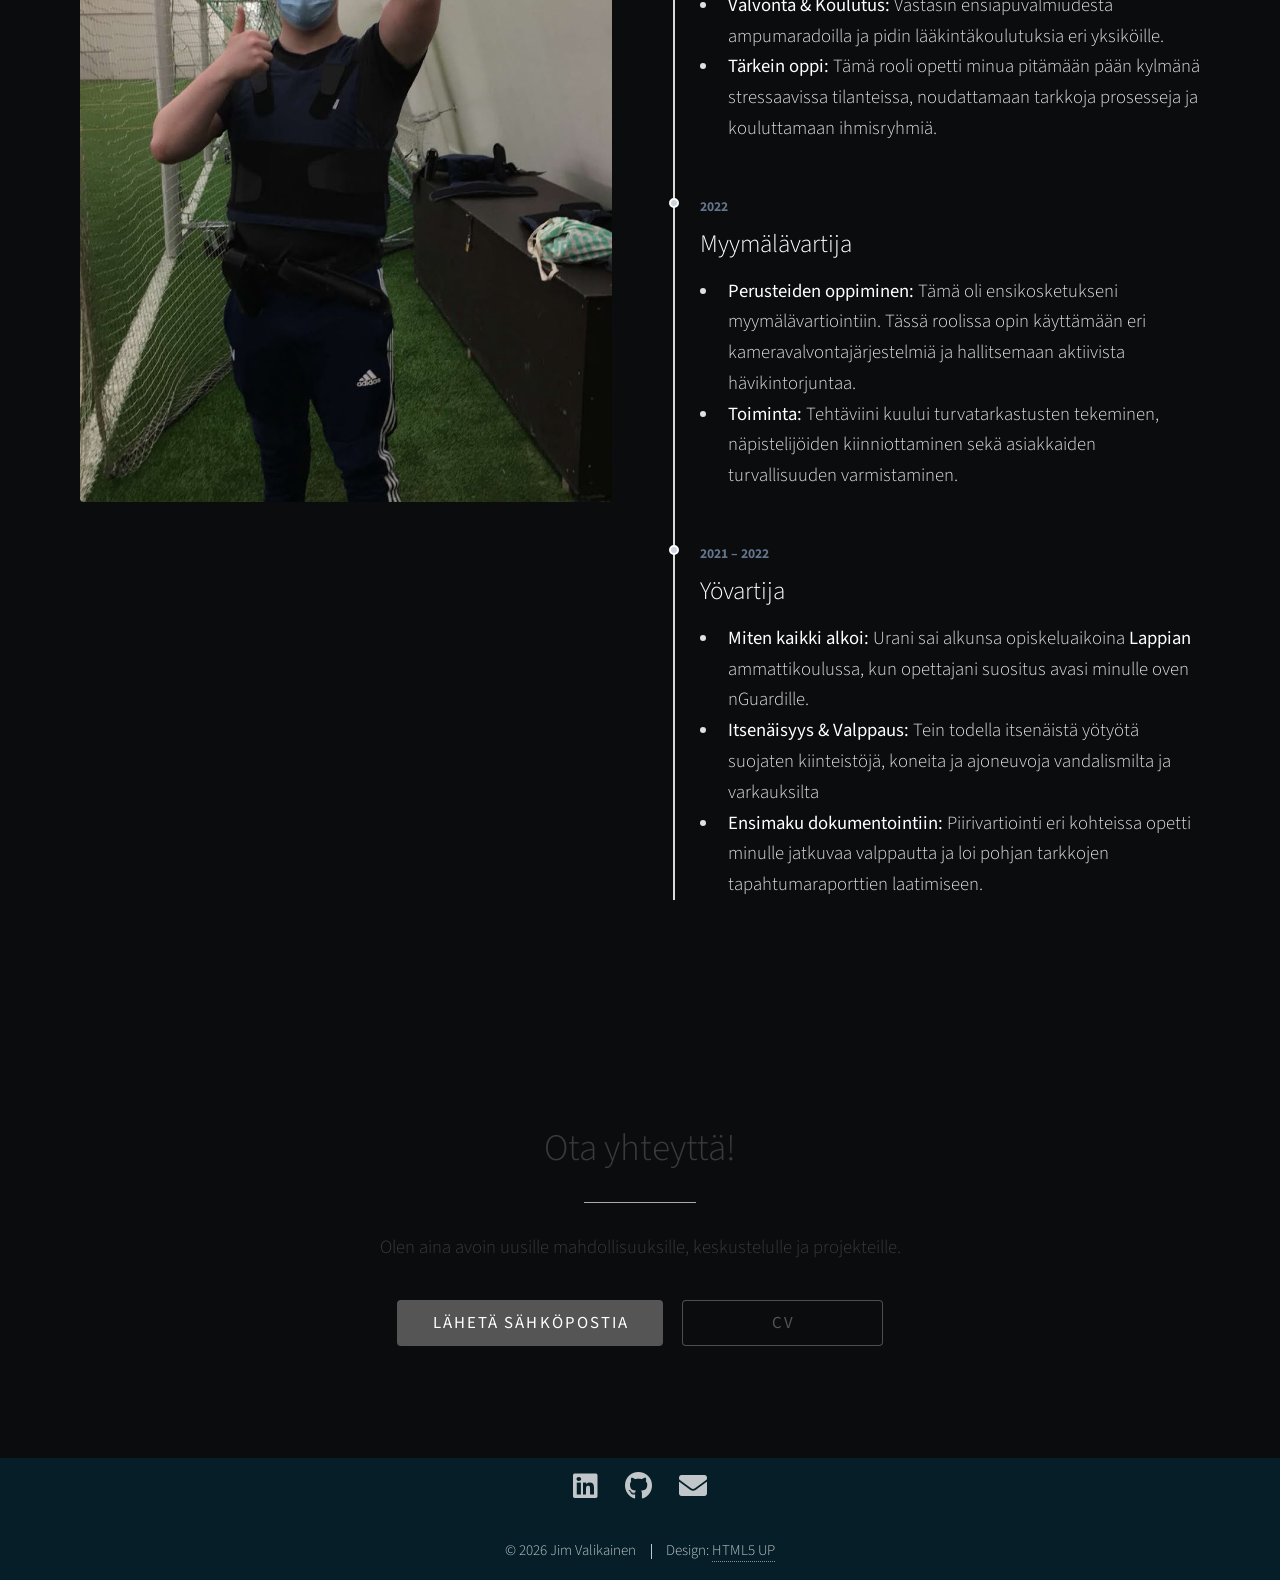
==== commit 85eea400: "ADD Local-AI to projects" ====
--- a/index-fi.html
+++ b/index-fi.html
@@ -100,7 +100,7 @@
 					<div class="row gtr-150">
 						<div class="col-4 col-12-medium">
 							<span class="image fit"><img src="images/WeatherApp.png" alt="" /></span>
-							<h3>WeatherApp</h3>
+							<h3><strong>WeatherApp</strong></h3>
 							<p>Yksinkertainen python-skripti, joka hakee valitun kaupungin nykyhetkiset säätiedot (lämpötila ja tuulen nopeus) ja näyttää ne käyttäjälle työpöydän ilmoituksena (popup).<br />
 							Projektissa hyödynnettiin uv-ympäristönhallintatyökaluja ja ulkoisia sää-API-rajapintoja sekä tietojen muotoilua.</p>
 							<ul class="actions special">
@@ -108,12 +108,14 @@
 							</ul>
 						</div>
 						<div class="col-4 col-12-medium">
-							<span class="image fit"><img src="images/bg2.jpeg" alt="" /></span>
-							<h3>Tulossa pian...</h3>
-							<p>Suunnittelemassa ja ideoimassa tulevia projekteja.<br />
-								Päivityksiä tulossa!</p>
+							<span class="image fit"><img src="images/lokaali-ai.png" alt="" /></span>
+							<h3><strong>Lokaali Tekoäly</strong></h3>
+							<p>Tämä projekti on omalla pöytäkoneella pyörivä, täysin yksityinen ja lokaali tekoäly ympäristö.<br />
+							Hyödynnän <strong>NVIDIA RTC3080 Ti</strong> -näytönohjainta VRAMin vuoksi, <strong>Ollamaan</strong> LLM-malleja ja <strong>Open WebUI</strong> -käyttöliittymää.<br />
+							Järjestelmässä on kielimalleina <strong>qwen3.5</strong> ja <strong>qwen2.5-coder</strong>.<br />
+							Tekoäly on kytketty turvalliseen <strong>Tailscale</strong>-mesh-verkkoon, jotta saan tekoälymallit etäkäyttöön omalle kannettavalle tietokoneelleni.</p>
 							<ul class="actions special">
-								<li><a href="#" class="button">Lisää</a></li>
+								<li><a href="https://github.com/Jimppa26/Local-AI-Server" class="button">Lisää</a></li>
 							</ul>
 						</div>
 						<div class="col-4 col-12-medium">
